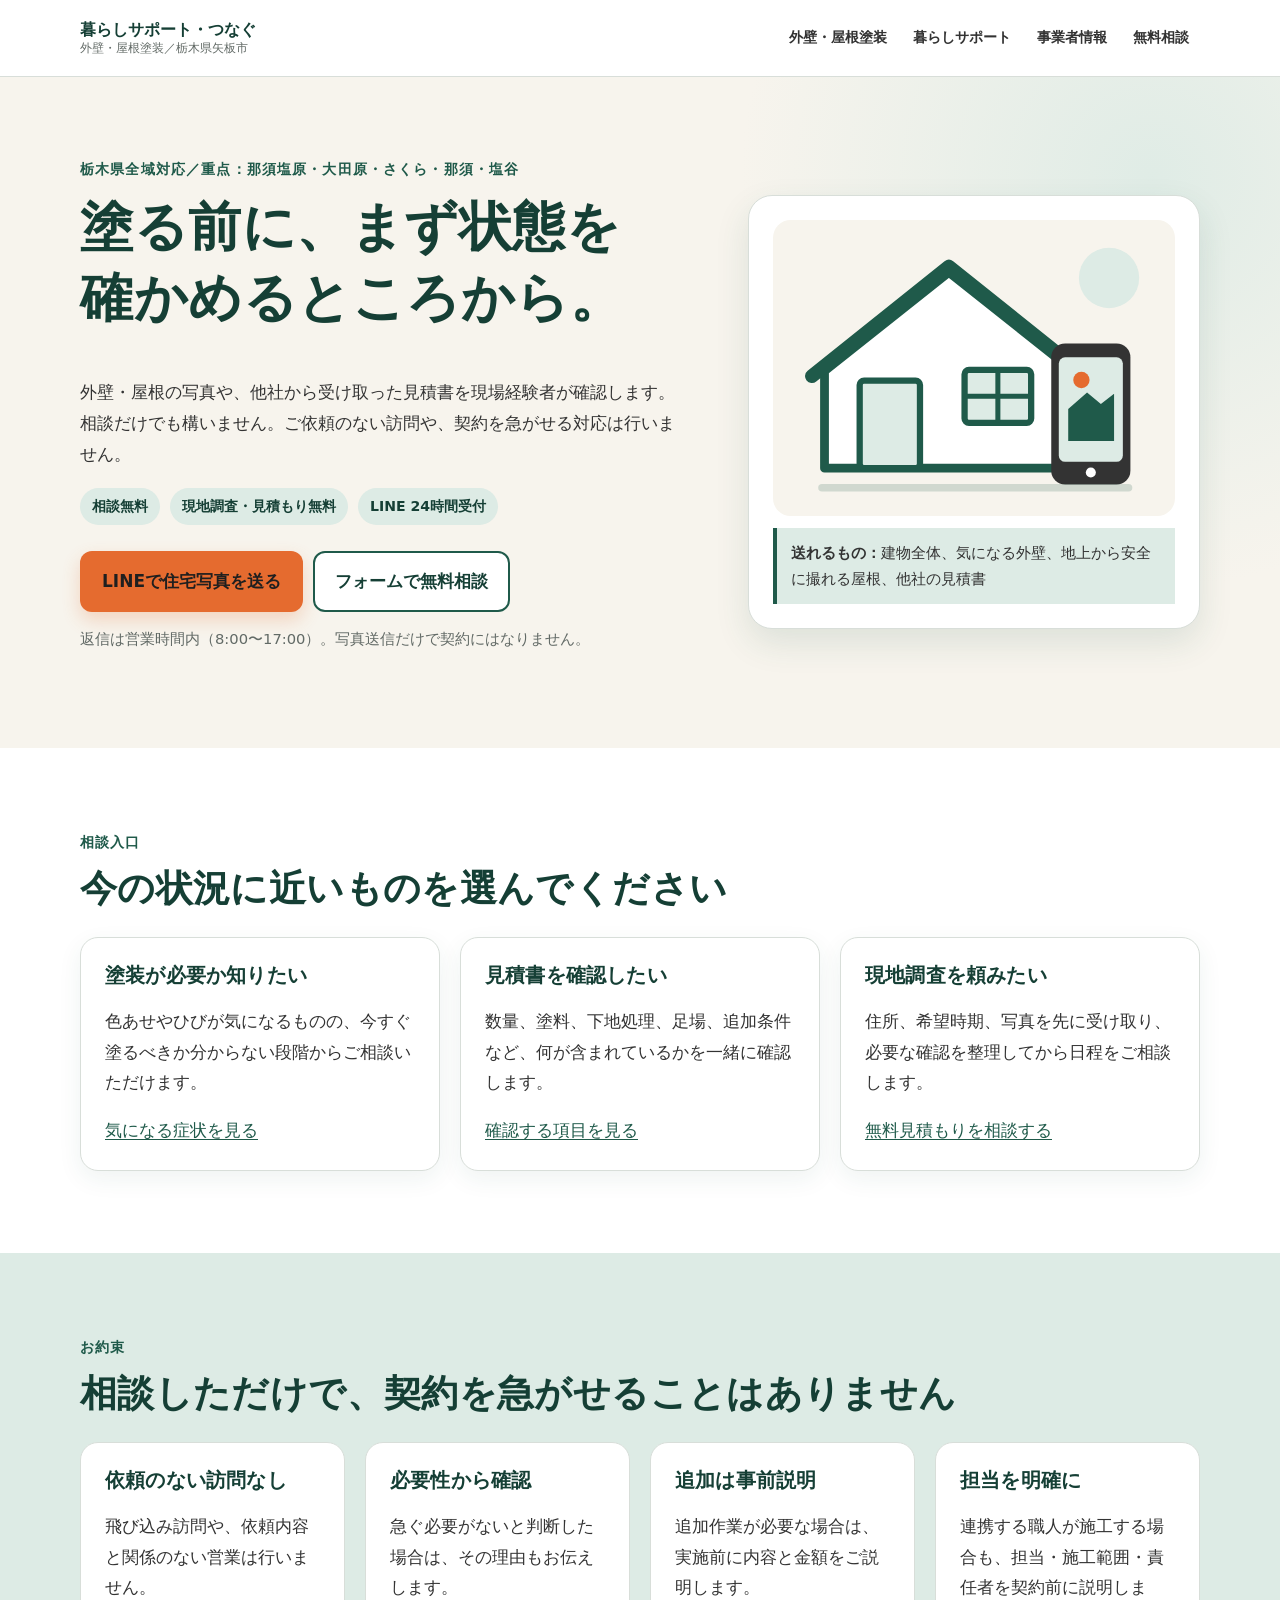
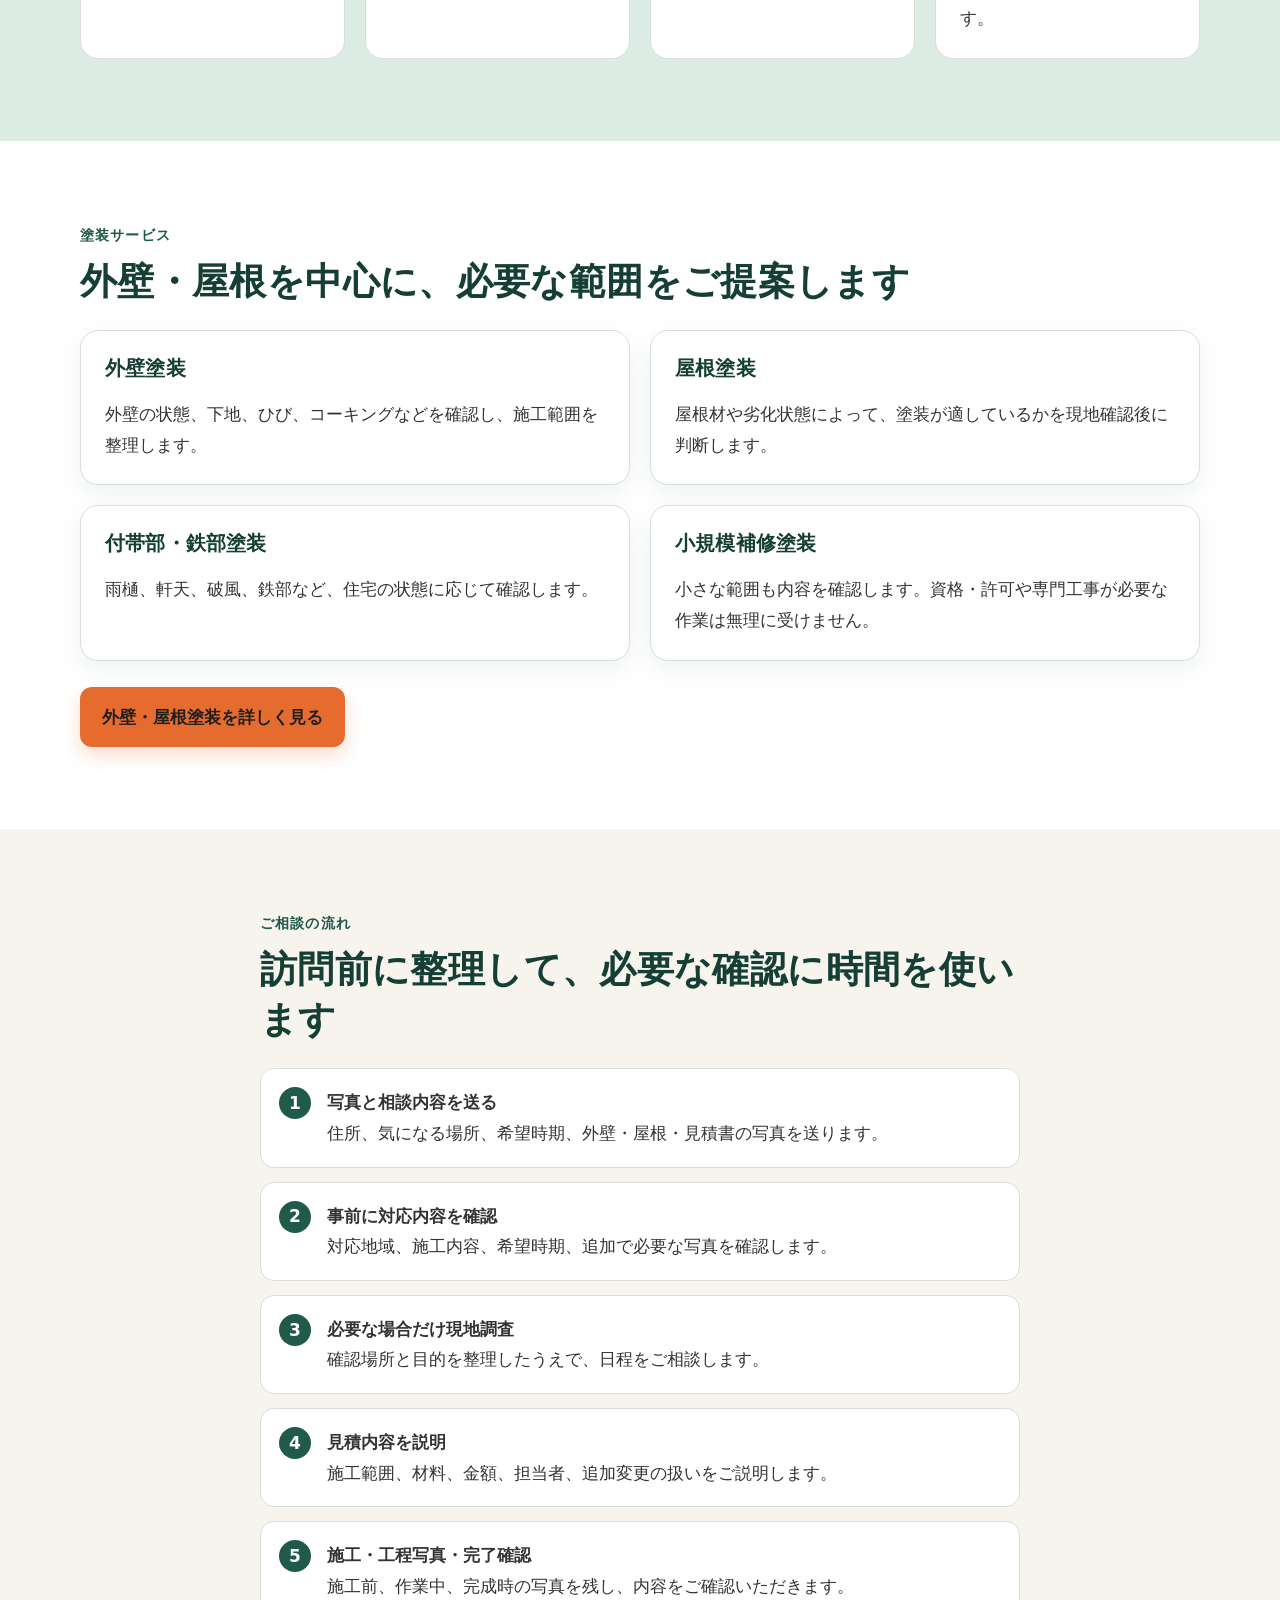
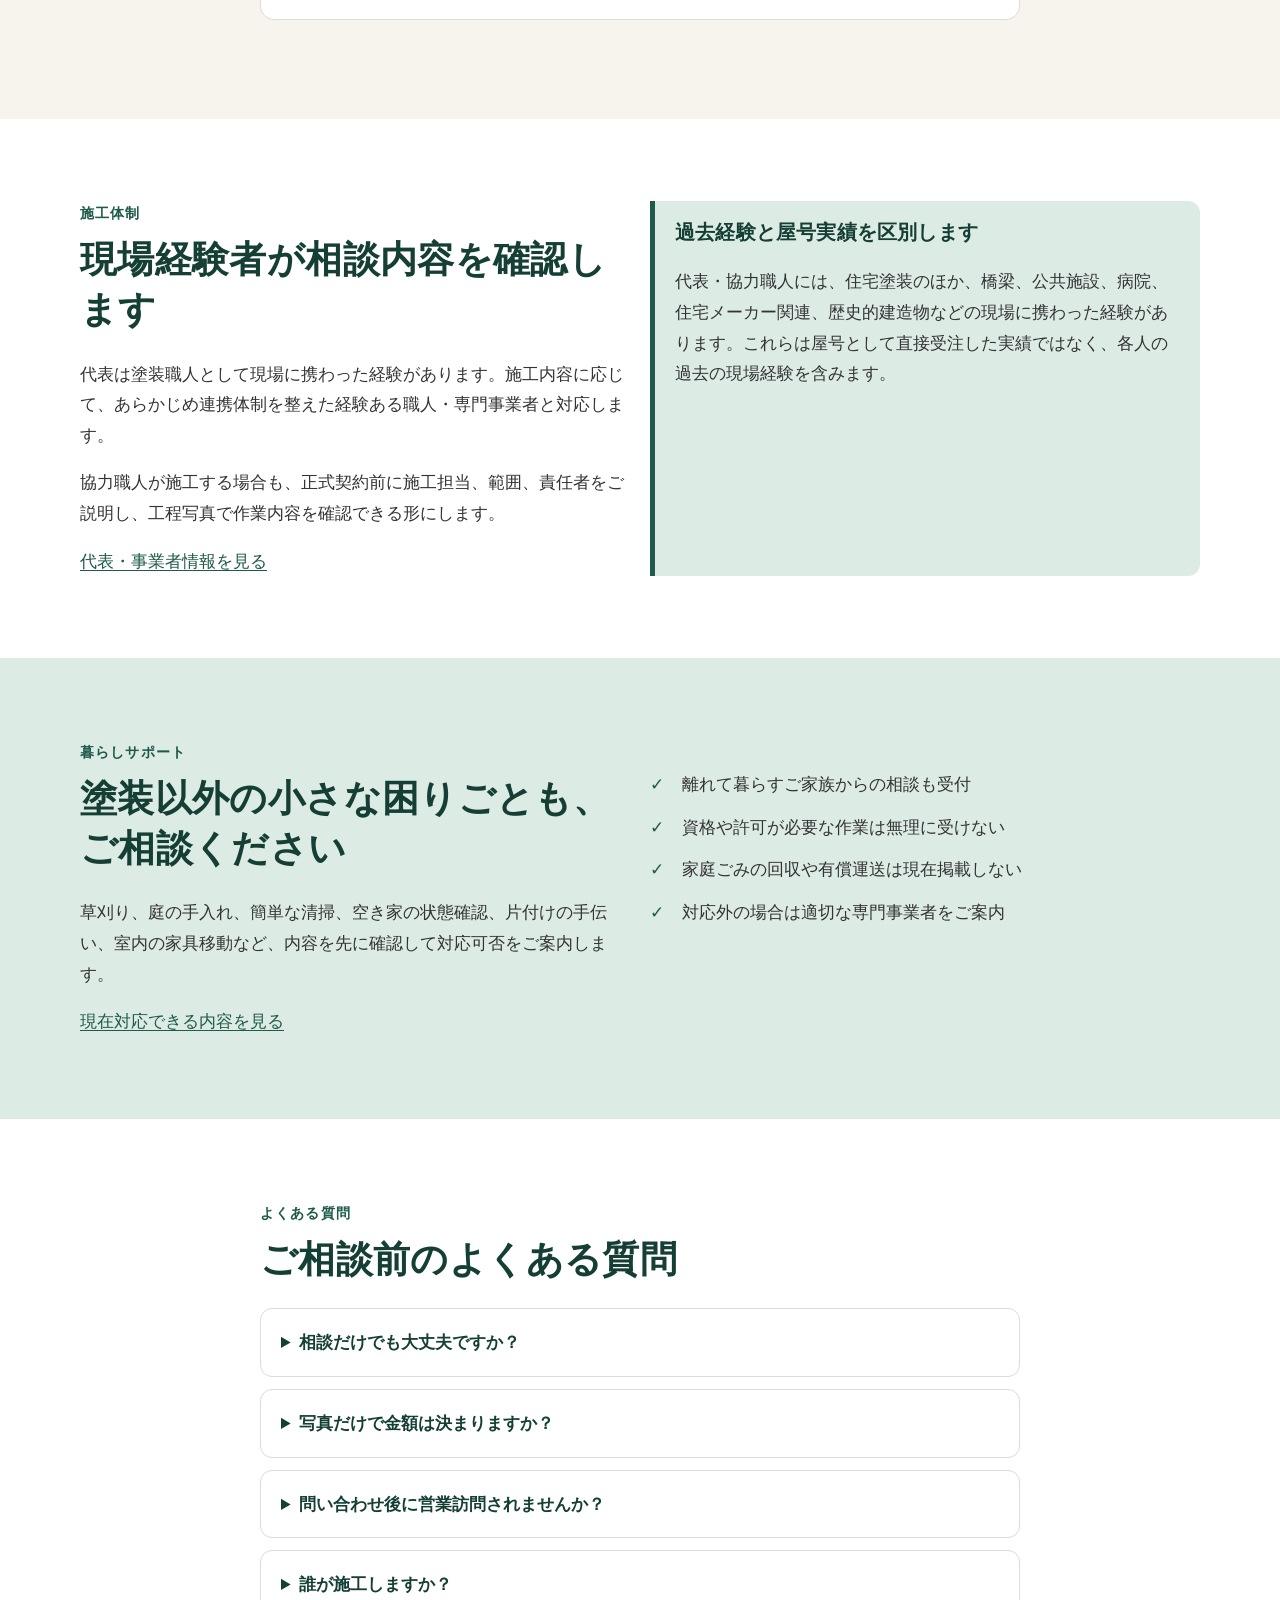
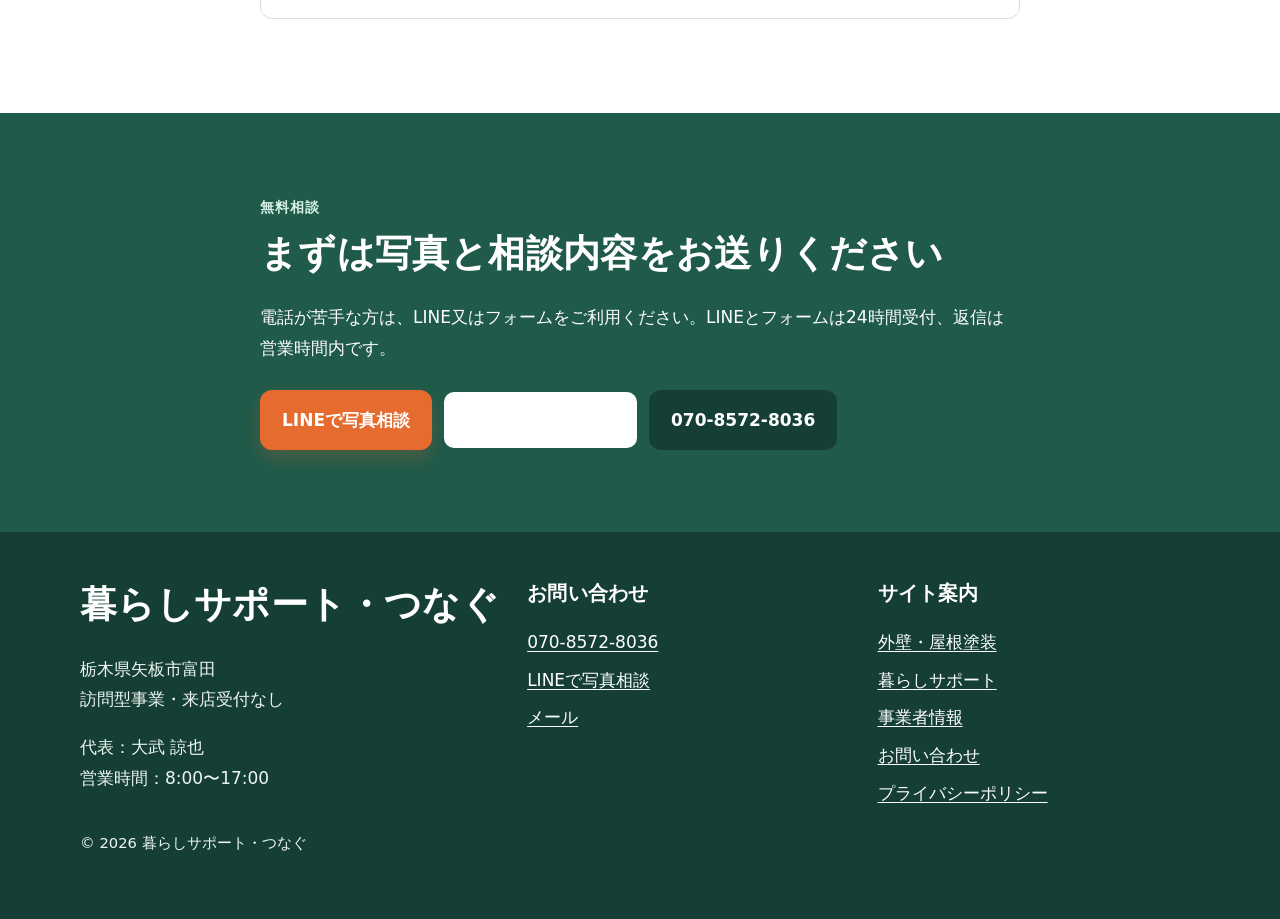
==== site/index.html @ 551f70db "Add files via upload WEBサイト初公開" ====
<!doctype html>
<html lang="ja">
<head>
  <meta charset="utf-8">
  <meta name="viewport" content="width=device-width, initial-scale=1">
  <title>栃木県北の外壁・屋根塗装相談｜暮らしサポート・つなぐ</title>
  <meta name="description" content="栃木県北を中心に外壁・屋根塗装を相談できる地域窓口です。LINEで住宅や見積書の写真を送付可能。相談・現地調査・見積もり無料。">
  <meta name="theme-color" content="#1F5A4A">
  <meta property="og:type" content="website">
  <meta property="og:title" content="塗る前に、まず状態を確かめるところから。｜暮らしサポート・つなぐ">
  <meta property="og:description" content="外壁・屋根の写真や見積書を現場経験者が確認します。LINEで24時間受付。">
  <link rel="icon" href="assets/hero-illustration.svg" type="image/svg+xml">
  <link rel="stylesheet" href="assets/style.css">
  <script type="application/ld+json">
  {
    "@context": "https://schema.org",
    "@type": "HomeAndConstructionBusiness",
    "name": "暮らしサポート・つなぐ",
    "telephone": "+81-70-8572-8036",
    "email": "kurashisupport.tunagu@gmail.com",
    "address": {"@type":"PostalAddress","addressLocality":"矢板市","addressRegion":"栃木県","addressCountry":"JP"},
    "areaServed": ["那須塩原市","大田原市","さくら市","那須町","塩谷町","矢板市","栃木県"],
    "openingHours": "Mo-Su 08:00-17:00",
    "priceRange": "見積もりによる"
  }
  </script>
</head>
<body>
  <a class="skip-link" href="#main">本文へ移動</a>
  <header class="site-header">
    <div class="container header-inner">
      <a class="brand" href="index.html" aria-label="暮らしサポート・つなぐ トップページ">
        <strong>暮らしサポート・つなぐ</strong>
        <span>外壁・屋根塗装／栃木県矢板市</span>
      </a>
      <button class="nav-toggle" type="button" data-nav-toggle aria-expanded="false" aria-controls="global-nav">メニュー</button>
      <nav class="site-nav" id="global-nav" data-nav hidden aria-label="メインメニュー">
        <ul>
          <li><a href="painting.html">外壁・屋根塗装</a></li>
          <li><a href="life-support.html">暮らしサポート</a></li>
          <li><a href="operator.html">事業者情報</a></li>
          <li><a href="contact.html">無料相談</a></li>
        </ul>
      </nav>
    </div>
  </header>

  <main id="main">
    <section class="hero">
      <div class="container hero-grid">
        <div class="hero-copy">
          <p class="eyebrow">栃木県全域対応／重点：那須塩原・大田原・さくら・那須・塩谷</p>
          <h1>塗る前に、まず状態を<br>確かめるところから。</h1>
          <p class="lead">外壁・屋根の写真や、他社から受け取った見積書を現場経験者が確認します。相談だけでも構いません。ご依頼のない訪問や、契約を急がせる対応は行いません。</p>
          <div class="badge-list" aria-label="サービスの特徴">
            <span class="badge">相談無料</span>
            <span class="badge">現地調査・見積もり無料</span>
            <span class="badge">LINE 24時間受付</span>
          </div>
          <div class="button-row">
            <a class="button" data-line-link href="https://line.me/R/ti/p/@112fuvyy">LINEで住宅写真を送る</a>
            <a class="button button--outline" href="contact.html">フォームで無料相談</a>
          </div>
          <p class="small muted">返信は営業時間内（8:00〜17:00）。写真送信だけで契約にはなりません。</p>
        </div>
        <div class="hero-card">
          <img src="assets/hero-illustration.svg" width="640" height="470" alt="戸建住宅とスマートフォンのイラスト">
          <div class="hero-note"><strong>送れるもの：</strong>建物全体、気になる外壁、地上から安全に撮れる屋根、他社の見積書</div>
        </div>
      </div>
    </section>

    <section class="section" aria-labelledby="entry-title">
      <div class="container">
        <p class="eyebrow">相談入口</p>
        <h2 id="entry-title">今の状況に近いものを選んでください</h2>
        <div class="grid grid--3">
          <article class="card">
            <h3>塗装が必要か知りたい</h3>
            <p>色あせやひびが気になるものの、今すぐ塗るべきか分からない段階からご相談いただけます。</p>
            <a href="painting.html#signs">気になる症状を見る</a>
          </article>
          <article class="card">
            <h3>見積書を確認したい</h3>
            <p>数量、塗料、下地処理、足場、追加条件など、何が含まれているかを一緒に確認します。</p>
            <a href="painting.html#estimate">確認する項目を見る</a>
          </article>
          <article class="card">
            <h3>現地調査を頼みたい</h3>
            <p>住所、希望時期、写真を先に受け取り、必要な確認を整理してから日程をご相談します。</p>
            <a href="contact.html">無料見積もりを相談する</a>
          </article>
        </div>
      </div>
    </section>

    <section class="section section--soft" aria-labelledby="promise-title">
      <div class="container">
        <p class="eyebrow">お約束</p>
        <h2 id="promise-title">相談しただけで、契約を急がせることはありません</h2>
        <div class="grid grid--4">
          <div class="card card--quiet"><h3>依頼のない訪問なし</h3><p>飛び込み訪問や、依頼内容と関係のない営業は行いません。</p></div>
          <div class="card card--quiet"><h3>必要性から確認</h3><p>急ぐ必要がないと判断した場合は、その理由もお伝えします。</p></div>
          <div class="card card--quiet"><h3>追加は事前説明</h3><p>追加作業が必要な場合は、実施前に内容と金額をご説明します。</p></div>
          <div class="card card--quiet"><h3>担当を明確に</h3><p>連携する職人が施工する場合も、担当・施工範囲・責任者を契約前に説明します。</p></div>
        </div>
      </div>
    </section>

    <section class="section" aria-labelledby="service-title">
      <div class="container">
        <p class="eyebrow">塗装サービス</p>
        <h2 id="service-title">外壁・屋根を中心に、必要な範囲をご提案します</h2>
        <div class="grid grid--2">
          <article class="card"><h3>外壁塗装</h3><p>外壁の状態、下地、ひび、コーキングなどを確認し、施工範囲を整理します。</p></article>
          <article class="card"><h3>屋根塗装</h3><p>屋根材や劣化状態によって、塗装が適しているかを現地確認後に判断します。</p></article>
          <article class="card"><h3>付帯部・鉄部塗装</h3><p>雨樋、軒天、破風、鉄部など、住宅の状態に応じて確認します。</p></article>
          <article class="card"><h3>小規模補修塗装</h3><p>小さな範囲も内容を確認します。資格・許可や専門工事が必要な作業は無理に受けません。</p></article>
        </div>
        <div class="button-row"><a class="button" href="painting.html">外壁・屋根塗装を詳しく見る</a></div>
      </div>
    </section>

    <section class="section section--cream" aria-labelledby="flow-title">
      <div class="container narrow">
        <p class="eyebrow">ご相談の流れ</p>
        <h2 id="flow-title">訪問前に整理して、必要な確認に時間を使います</h2>
        <ol class="steps">
          <li><strong>写真と相談内容を送る</strong><br>住所、気になる場所、希望時期、外壁・屋根・見積書の写真を送ります。</li>
          <li><strong>事前に対応内容を確認</strong><br>対応地域、施工内容、希望時期、追加で必要な写真を確認します。</li>
          <li><strong>必要な場合だけ現地調査</strong><br>確認場所と目的を整理したうえで、日程をご相談します。</li>
          <li><strong>見積内容を説明</strong><br>施工範囲、材料、金額、担当者、追加変更の扱いをご説明します。</li>
          <li><strong>施工・工程写真・完了確認</strong><br>施工前、作業中、完成時の写真を残し、内容をご確認いただきます。</li>
        </ol>
      </div>
    </section>

    <section class="section" aria-labelledby="team-title">
      <div class="container grid grid--2">
        <div>
          <p class="eyebrow">施工体制</p>
          <h2 id="team-title">現場経験者が相談内容を確認します</h2>
          <p>代表は塗装職人として現場に携わった経験があります。施工内容に応じて、あらかじめ連携体制を整えた経験ある職人・専門事業者と対応します。</p>
          <p>協力職人が施工する場合も、正式契約前に施工担当、範囲、責任者をご説明し、工程写真で作業内容を確認できる形にします。</p>
          <a href="operator.html">代表・事業者情報を見る</a>
        </div>
        <div class="notice notice--green">
          <h3>過去経験と屋号実績を区別します</h3>
          <p>代表・協力職人には、住宅塗装のほか、橋梁、公共施設、病院、住宅メーカー関連、歴史的建造物などの現場に携わった経験があります。これらは屋号として直接受注した実績ではなく、各人の過去の現場経験を含みます。</p>
        </div>
      </div>
    </section>

    <section class="section section--soft" aria-labelledby="life-title">
      <div class="container grid grid--2">
        <div>
          <p class="eyebrow">暮らしサポート</p>
          <h2 id="life-title">塗装以外の小さな困りごとも、ご相談ください</h2>
          <p>草刈り、庭の手入れ、簡単な清掃、空き家の状態確認、片付けの手伝い、室内の家具移動など、内容を先に確認して対応可否をご案内します。</p>
          <a href="life-support.html">現在対応できる内容を見る</a>
        </div>
        <ul class="check-list">
          <li>離れて暮らすご家族からの相談も受付</li>
          <li>資格や許可が必要な作業は無理に受けない</li>
          <li>家庭ごみの回収や有償運送は現在掲載しない</li>
          <li>対応外の場合は適切な専門事業者をご案内</li>
        </ul>
      </div>
    </section>

    <section class="section" aria-labelledby="faq-title">
      <div class="container narrow">
        <p class="eyebrow">よくある質問</p>
        <h2 id="faq-title">ご相談前のよくある質問</h2>
        <details><summary>相談だけでも大丈夫ですか？</summary><div>はい。塗装が必要か分からない段階や、他社の見積書を受け取った後の相談も受け付けています。</div></details>
        <details><summary>写真だけで金額は決まりますか？</summary><div>写真は事前整理のために使用します。正式な施工内容と金額は、必要な現地確認を行った後にお伝えします。</div></details>
        <details><summary>問い合わせ後に営業訪問されませんか？</summary><div>ご依頼のない訪問は行いません。相談を送っただけで契約を求めることもありません。</div></details>
        <details><summary>誰が施工しますか？</summary><div>内容に応じて代表又は連携する経験者が担当します。契約前に施工担当、範囲、責任者をご説明します。</div></details>
      </div>
    </section>

    <section class="section section--green" aria-labelledby="final-title">
      <div class="container narrow">
        <p class="eyebrow">無料相談</p>
        <h2 id="final-title">まずは写真と相談内容をお送りください</h2>
        <p>電話が苦手な方は、LINE又はフォームをご利用ください。LINEとフォームは24時間受付、返信は営業時間内です。</p>
        <div class="button-row">
          <a class="button" data-line-link href="https://line.me/R/ti/p/@112fuvyy">LINEで写真相談</a>
          <a class="button button--outline" href="contact.html">フォームで無料相談</a>
          <a class="button button--dark" href="tel:07085728036">070-8572-8036</a>
        </div>
      </div>
    </section>
  </main>

  <footer class="site-footer">
    <div class="container footer-grid">
      <div><h2>暮らしサポート・つなぐ</h2><p>栃木県矢板市富田<br>訪問型事業・来店受付なし</p><p>代表：大武 諒也<br>営業時間：8:00〜17:00</p></div>
      <div><h3>お問い合わせ</h3><ul class="footer-links"><li><a href="tel:07085728036">070-8572-8036</a></li><li><a data-line-link href="https://line.me/R/ti/p/@112fuvyy">LINEで写真相談</a></li><li><a href="mailto:kurashisupport.tunagu@gmail.com">メール</a></li></ul></div>
      <div><h3>サイト案内</h3><ul class="footer-links"><li><a href="painting.html">外壁・屋根塗装</a></li><li><a href="life-support.html">暮らしサポート</a></li><li><a href="operator.html">事業者情報</a></li><li><a href="contact.html">お問い合わせ</a></li><li><a href="privacy.html">プライバシーポリシー</a></li></ul></div>
    </div>
    <div class="container small"><p>© <span data-year></span> 暮らしサポート・つなぐ</p></div>
  </footer>

  <nav class="fixed-cta" aria-label="固定お問い合わせ">
    <a href="tel:07085728036">電話</a>
    <a data-line-link href="https://line.me/R/ti/p/@112fuvyy">LINEで写真相談</a>
    <a href="contact.html">無料見積もり</a>
  </nav>
  <script src="assets/config.js"></script>
  <script src="assets/main.js"></script>
</body>
</html>
---- site/assets/style.css ----
:root {
  --green: #1f5a4a;
  --green-dark: #153f35;
  --green-soft: #ddebe5;
  --cream: #f7f4ed;
  --white: #ffffff;
  --ink: #333333;
  --muted: #626a66;
  --orange: #e56b2f;
  --orange-dark: #bd4f1c;
  --line: #d8ded9;
  --shadow: 0 14px 34px rgba(31, 90, 74, 0.12);
  --radius: 18px;
  --content: 1120px;
}

* { box-sizing: border-box; }

html {
  scroll-behavior: smooth;
  scroll-padding-top: 92px;
}

body {
  margin: 0;
  color: var(--ink);
  background: var(--white);
  font-family: "Noto Sans JP", "Hiragino Kaku Gothic ProN", "Yu Gothic", system-ui, sans-serif;
  font-size: 17px;
  line-height: 1.8;
  padding-bottom: 82px;
}

img, svg { display: block; max-width: 100%; }
a { color: var(--green); text-underline-offset: 0.2em; }
a:hover { text-decoration-thickness: 2px; }
button, input, select, textarea { font: inherit; }

.skip-link {
  position: fixed;
  z-index: 1000;
  left: 12px;
  top: -80px;
  padding: 10px 16px;
  color: var(--white);
  background: var(--green-dark);
}
.skip-link:focus { top: 12px; }

.container {
  width: min(calc(100% - 40px), var(--content));
  margin-inline: auto;
}

.narrow { width: min(100%, 760px); }
.section { padding-block: 64px; }
.section--cream { background: var(--cream); }
.section--soft { background: var(--green-soft); }
.section--green { color: var(--white); background: var(--green); }
.section--green a { color: var(--white); }

.eyebrow {
  margin: 0 0 8px;
  color: var(--green);
  font-size: 0.9rem;
  font-weight: 800;
  letter-spacing: 0.08em;
}
.section--green .eyebrow { color: #d6efe5; }

h1, h2, h3 {
  margin-top: 0;
  color: var(--green-dark);
  line-height: 1.35;
  letter-spacing: 0.01em;
}
h1 { font-size: clamp(2rem, 7vw, 3.3rem); }
h2 { font-size: clamp(1.6rem, 5vw, 2.3rem); margin-bottom: 24px; }
h3 { font-size: 1.25rem; }
.section--green h1, .section--green h2, .section--green h3 { color: var(--white); }

.lead { font-size: 1.08rem; }
.small { font-size: 0.92rem; }
.muted { color: var(--muted); }

.site-header {
  position: sticky;
  z-index: 100;
  top: 0;
  background: rgba(255, 255, 255, 0.97);
  border-bottom: 1px solid var(--line);
  backdrop-filter: blur(10px);
}
.header-inner {
  min-height: 76px;
  display: flex;
  align-items: center;
  justify-content: space-between;
  gap: 20px;
}
.brand { color: var(--green-dark); text-decoration: none; line-height: 1.25; }
.brand strong { display: block; font-size: 1.02rem; }
.brand span { display: block; font-size: 0.75rem; color: var(--muted); }
.nav-toggle {
  min-width: 48px;
  min-height: 48px;
  border: 1px solid var(--line);
  border-radius: 10px;
  background: var(--white);
  color: var(--green-dark);
  font-weight: 800;
}
.site-nav {
  position: absolute;
  inset: 76px 0 auto;
  padding: 16px 20px 24px;
  background: var(--white);
  border-bottom: 1px solid var(--line);
  box-shadow: var(--shadow);
}
.site-nav ul { margin: 0; padding: 0; list-style: none; }
.site-nav a {
  display: block;
  padding: 12px 8px;
  color: var(--ink);
  text-decoration: none;
  font-weight: 700;
}
.site-nav a[aria-current="page"] { color: var(--green); }

.hero {
  overflow: hidden;
  padding-block: 48px 56px;
  background:
    radial-gradient(circle at 90% 15%, rgba(221, 235, 229, 0.9), transparent 32%),
    var(--cream);
}
.hero-grid { display: grid; gap: 34px; align-items: center; }
.hero-copy p { max-width: 700px; }
.hero-card {
  padding: 24px;
  background: var(--white);
  border: 1px solid var(--line);
  border-radius: 24px;
  box-shadow: var(--shadow);
}
.hero-card img { width: 100%; height: auto; }
.hero-note {
  margin-top: 12px;
  padding: 12px 14px;
  border-left: 4px solid var(--green);
  background: var(--green-soft);
  font-size: 0.92rem;
}

.badge-list, .button-row, .icon-list {
  display: flex;
  flex-wrap: wrap;
  gap: 10px;
}
.badge {
  padding: 6px 12px;
  border-radius: 999px;
  background: var(--green-soft);
  color: var(--green-dark);
  font-size: 0.88rem;
  font-weight: 800;
}

.button-row { margin-top: 26px; }
.button {
  min-height: 56px;
  display: inline-flex;
  align-items: center;
  justify-content: center;
  gap: 8px;
  padding: 13px 20px;
  border: 2px solid transparent;
  border-radius: 12px;
  color: #1f1f1f;
  background: var(--orange);
  text-decoration: none;
  font-weight: 900;
  box-shadow: 0 8px 18px rgba(229, 107, 47, 0.24);
}
.button:hover { background: #ef7a3f; }
.button--outline {
  color: var(--green-dark);
  background: var(--white);
  border-color: var(--green);
  box-shadow: none;
}
.button--dark { color: var(--white); background: var(--green-dark); box-shadow: none; }

.grid { display: grid; gap: 20px; }
.grid--2, .grid--3, .grid--4 { grid-template-columns: 1fr; }
.card {
  padding: 24px;
  background: var(--white);
  border: 1px solid var(--line);
  border-radius: var(--radius);
  box-shadow: 0 8px 24px rgba(31, 90, 74, 0.07);
}
.card h3 { margin-bottom: 10px; }
.card p:last-child { margin-bottom: 0; }
.card--quiet { box-shadow: none; }

.check-list { padding: 0; list-style: none; }
.check-list li { position: relative; padding-left: 32px; margin: 12px 0; }
.check-list li::before {
  content: "✓";
  position: absolute;
  left: 0;
  top: 0;
  color: var(--green);
  font-weight: 900;
}
.section--green .check-list li::before { color: #d6efe5; }

.steps { counter-reset: step; padding: 0; list-style: none; }
.steps li {
  counter-increment: step;
  position: relative;
  padding: 18px 18px 18px 66px;
  margin-bottom: 14px;
  background: var(--white);
  border: 1px solid var(--line);
  border-radius: 14px;
}
.steps li::before {
  content: counter(step);
  position: absolute;
  left: 18px;
  top: 18px;
  width: 32px;
  height: 32px;
  display: grid;
  place-items: center;
  border-radius: 50%;
  color: var(--white);
  background: var(--green);
  font-weight: 900;
}

.notice {
  padding: 18px 20px;
  border-left: 5px solid var(--orange);
  background: #fff4ec;
  border-radius: 0 12px 12px 0;
}
.notice--green { border-left-color: var(--green); background: var(--green-soft); }

details {
  margin-bottom: 12px;
  background: var(--white);
  border: 1px solid var(--line);
  border-radius: 12px;
}
summary { cursor: pointer; padding: 18px 20px; color: var(--green-dark); font-weight: 800; }
details > div { padding: 0 20px 20px; }

.page-hero { padding-block: 48px; background: var(--cream); }
.breadcrumb { margin: 0 0 16px; padding: 0; list-style: none; font-size: 0.9rem; }
.breadcrumb li { display: inline; }
.breadcrumb li + li::before { content: " / "; color: var(--muted); }

.form-grid { display: grid; gap: 20px; }
.field label, .field legend { display: block; margin-bottom: 7px; color: var(--green-dark); font-weight: 800; }
.field input, .field select, .field textarea {
  width: 100%;
  min-height: 52px;
  padding: 12px 14px;
  border: 1px solid #98a59f;
  border-radius: 10px;
  background: var(--white);
}
.field textarea { min-height: 180px; resize: vertical; }
.field input:focus, .field select:focus, .field textarea:focus {
  outline: 3px solid rgba(229, 107, 47, 0.28);
  border-color: var(--orange-dark);
}
.required { color: #a03b16; font-size: 0.85rem; }
.checkbox { display: flex; gap: 10px; align-items: flex-start; }
.checkbox input { width: 22px; height: 22px; margin-top: 4px; }

.site-footer { padding-block: 48px 110px; color: #eef6f2; background: var(--green-dark); }
.footer-grid { display: grid; gap: 28px; }
.site-footer h2, .site-footer h3 { color: var(--white); }
.site-footer a { color: var(--white); }
.footer-links { margin: 0; padding: 0; list-style: none; }
.footer-links li { margin: 7px 0; }

.fixed-cta {
  position: fixed;
  z-index: 200;
  inset: auto 0 0;
  display: grid;
  grid-template-columns: 0.8fr 1.25fr 1fr;
  min-height: 74px;
  padding-bottom: env(safe-area-inset-bottom);
  background: var(--white);
  border-top: 1px solid var(--line);
  box-shadow: 0 -8px 22px rgba(0, 0, 0, 0.12);
}
.fixed-cta a {
  display: grid;
  place-items: center;
  padding: 8px 4px;
  color: var(--green-dark);
  text-align: center;
  text-decoration: none;
  font-size: 0.84rem;
  font-weight: 900;
  border-right: 1px solid var(--line);
}
.fixed-cta a:nth-child(2) { color: var(--white); background: var(--green); }
.fixed-cta a:nth-child(3) { color: #1f1f1f; background: var(--orange); }

@media (min-width: 700px) {
  .section { padding-block: 82px; }
  .grid--2 { grid-template-columns: repeat(2, 1fr); }
  .grid--3 { grid-template-columns: repeat(3, 1fr); }
  .grid--4 { grid-template-columns: repeat(2, 1fr); }
  .form-grid--2 { grid-template-columns: repeat(2, 1fr); }
  .field--full { grid-column: 1 / -1; }
  .footer-grid { grid-template-columns: 1.3fr 1fr 1fr; }
}

@media (min-width: 900px) {
  body { padding-bottom: 0; }
  .nav-toggle { display: none; }
  .site-nav { position: static; display: block !important; padding: 0; border: 0; box-shadow: none; }
  .site-nav ul { display: flex; align-items: center; gap: 4px; }
  .site-nav a { padding: 10px 11px; font-size: 0.9rem; }
  .hero { padding-block: 80px; }
  .hero-grid { grid-template-columns: 1.15fr 0.85fr; gap: 56px; }
  .grid--4 { grid-template-columns: repeat(4, 1fr); }
  .fixed-cta { display: none; }
  .site-footer { padding-bottom: 48px; }
}

@media (prefers-reduced-motion: reduce) {
  *, *::before, *::after { scroll-behavior: auto !important; transition: none !important; animation: none !important; }
}
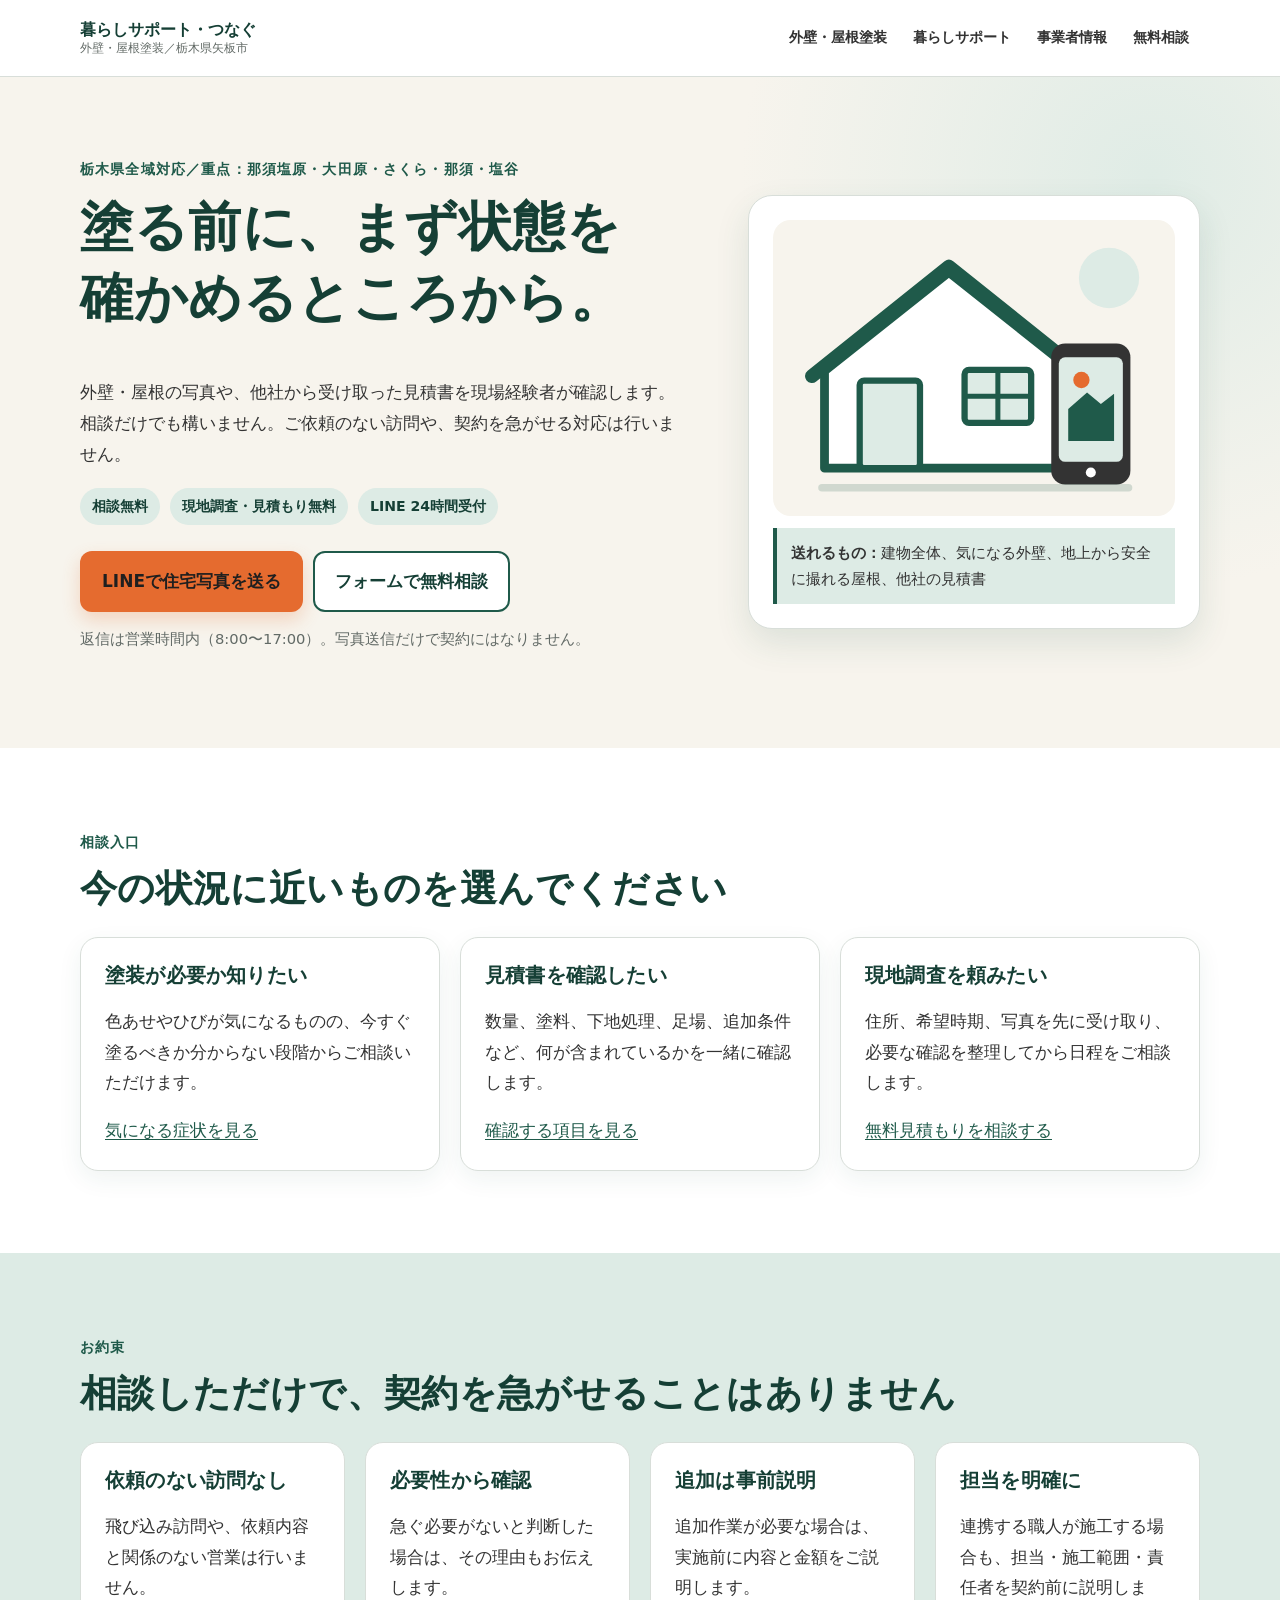
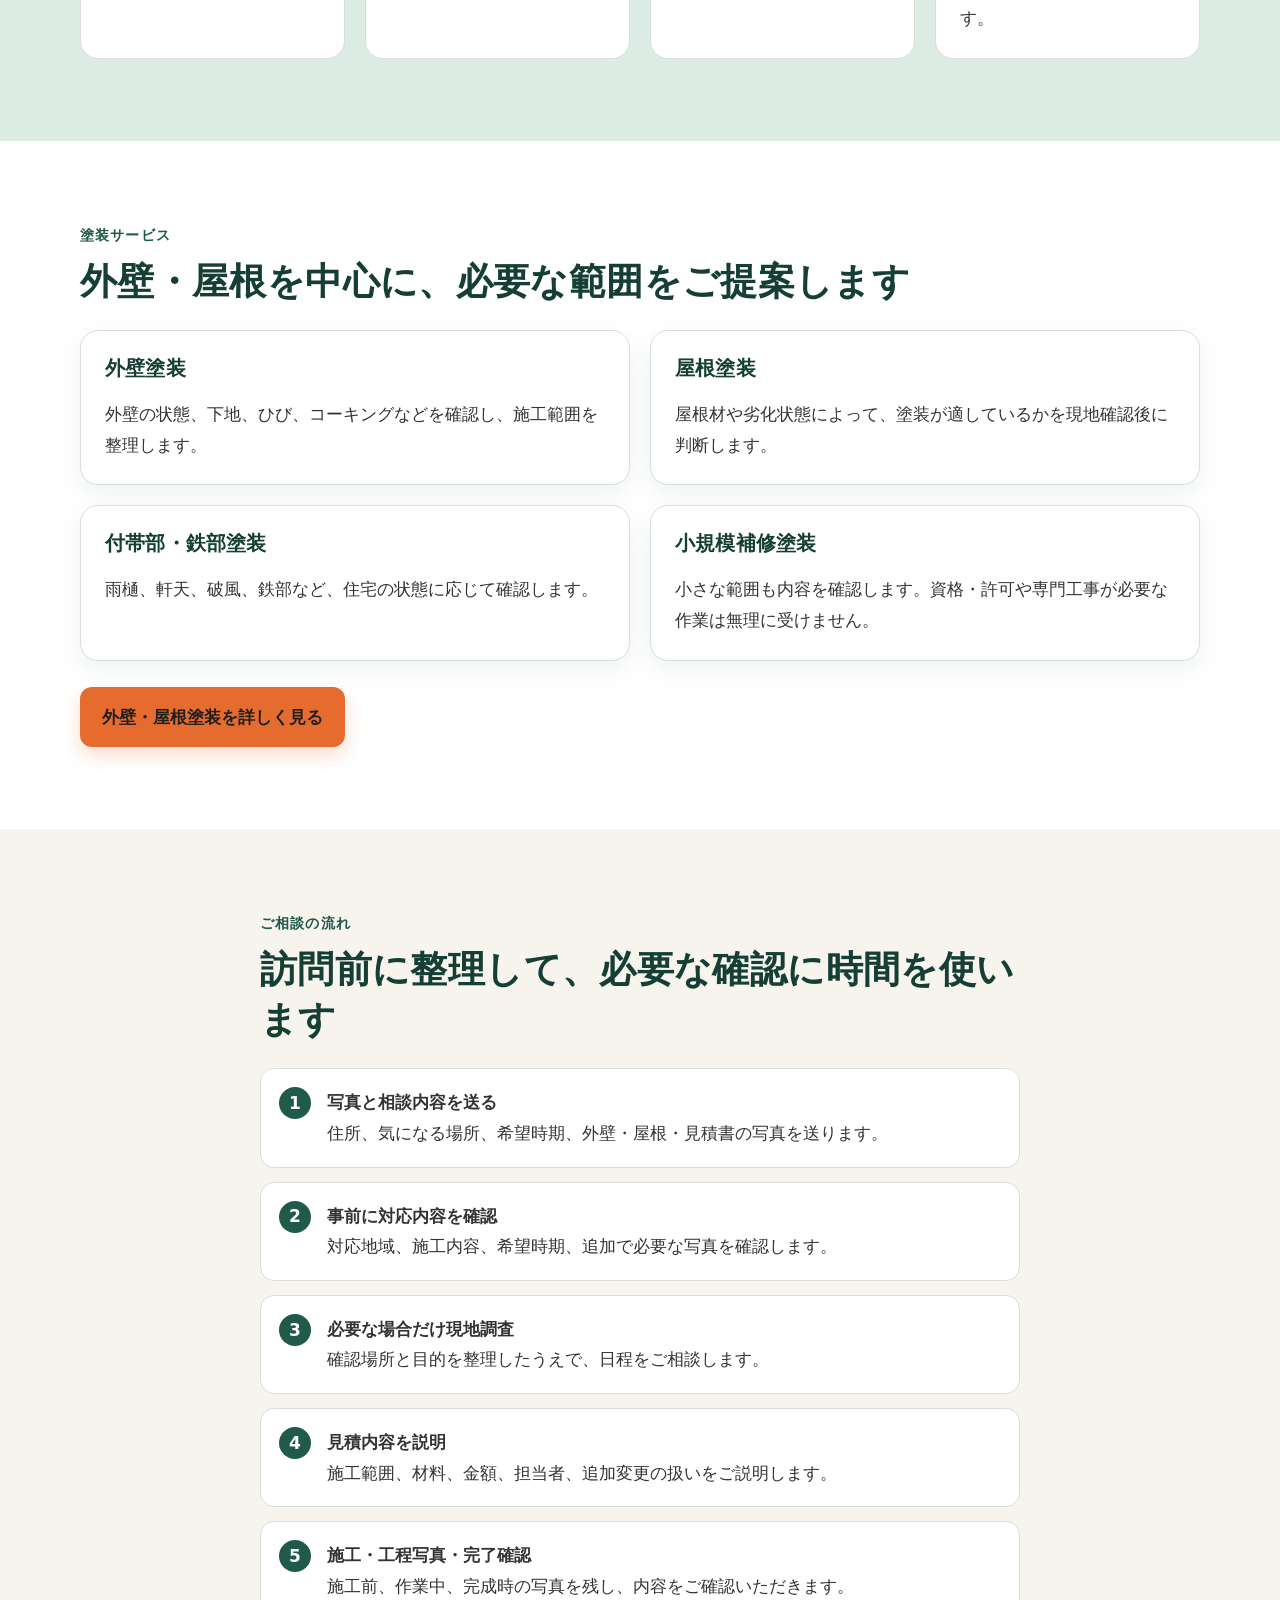
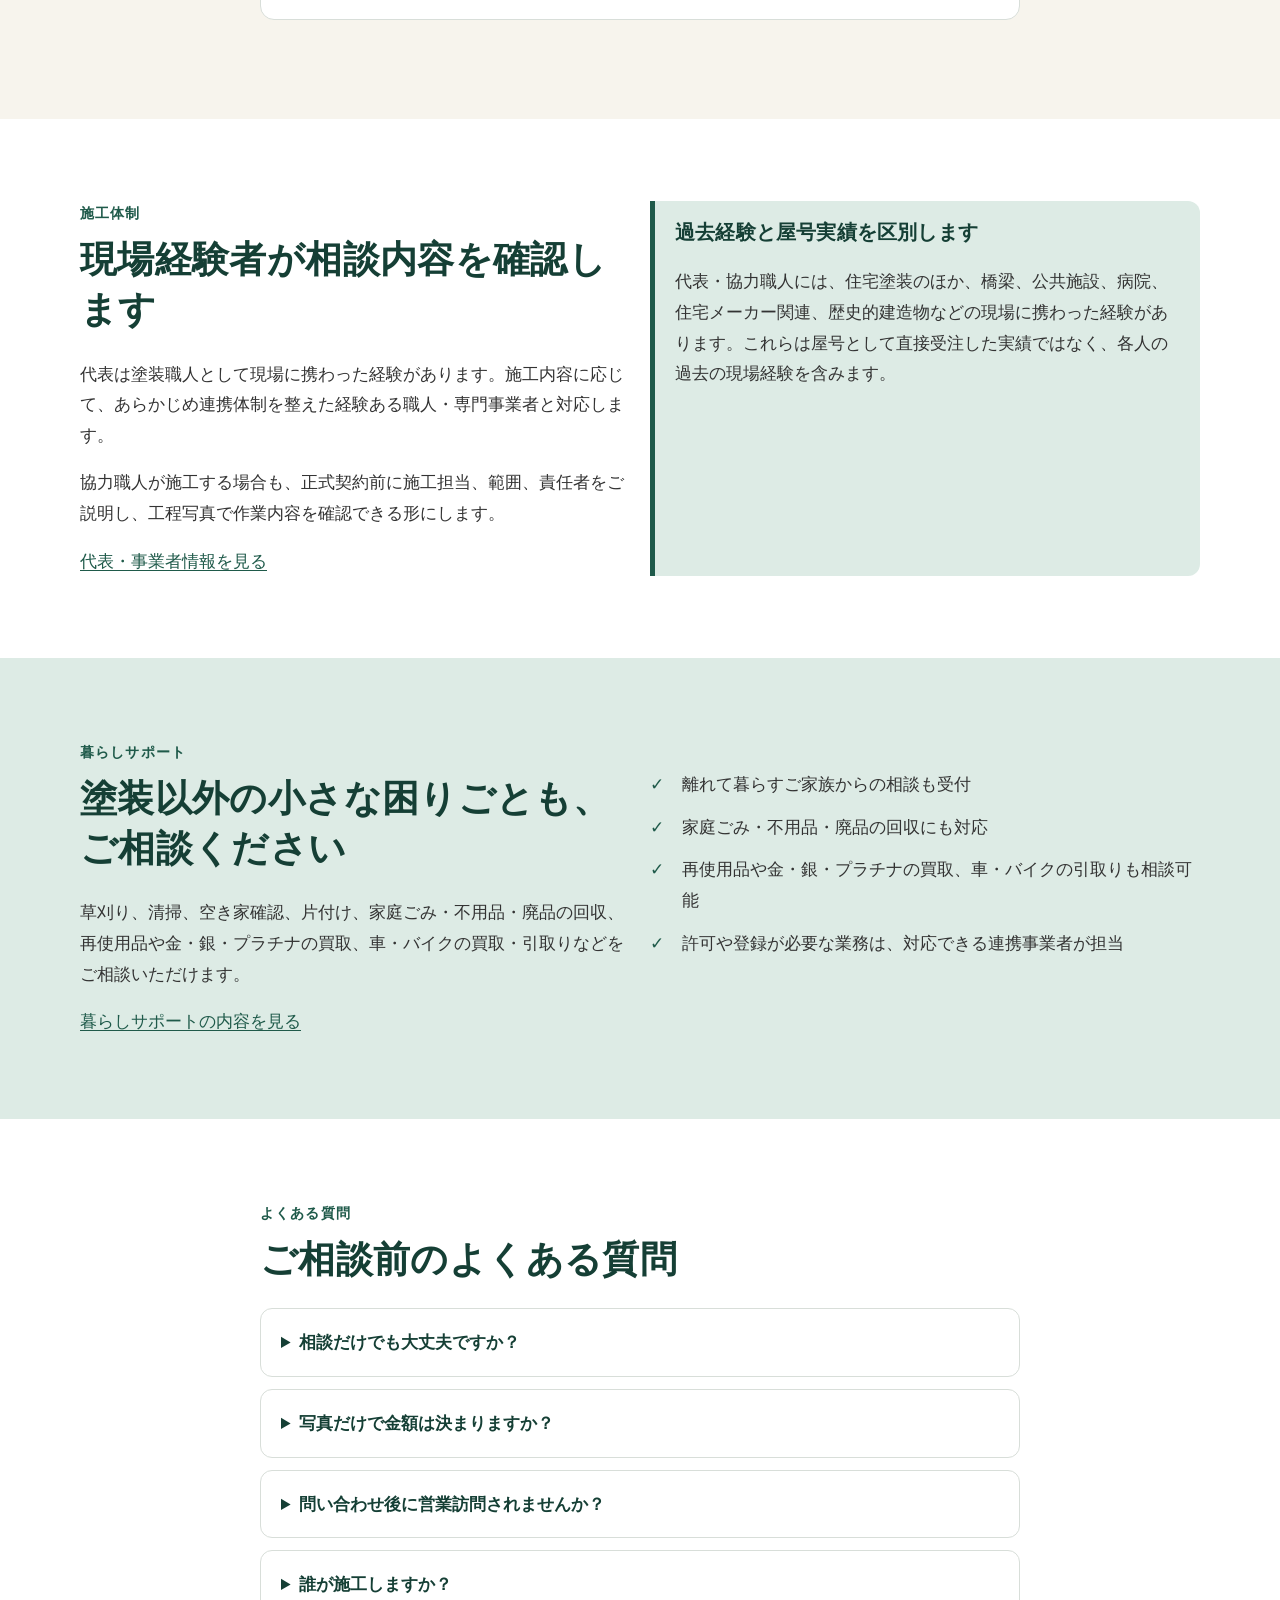
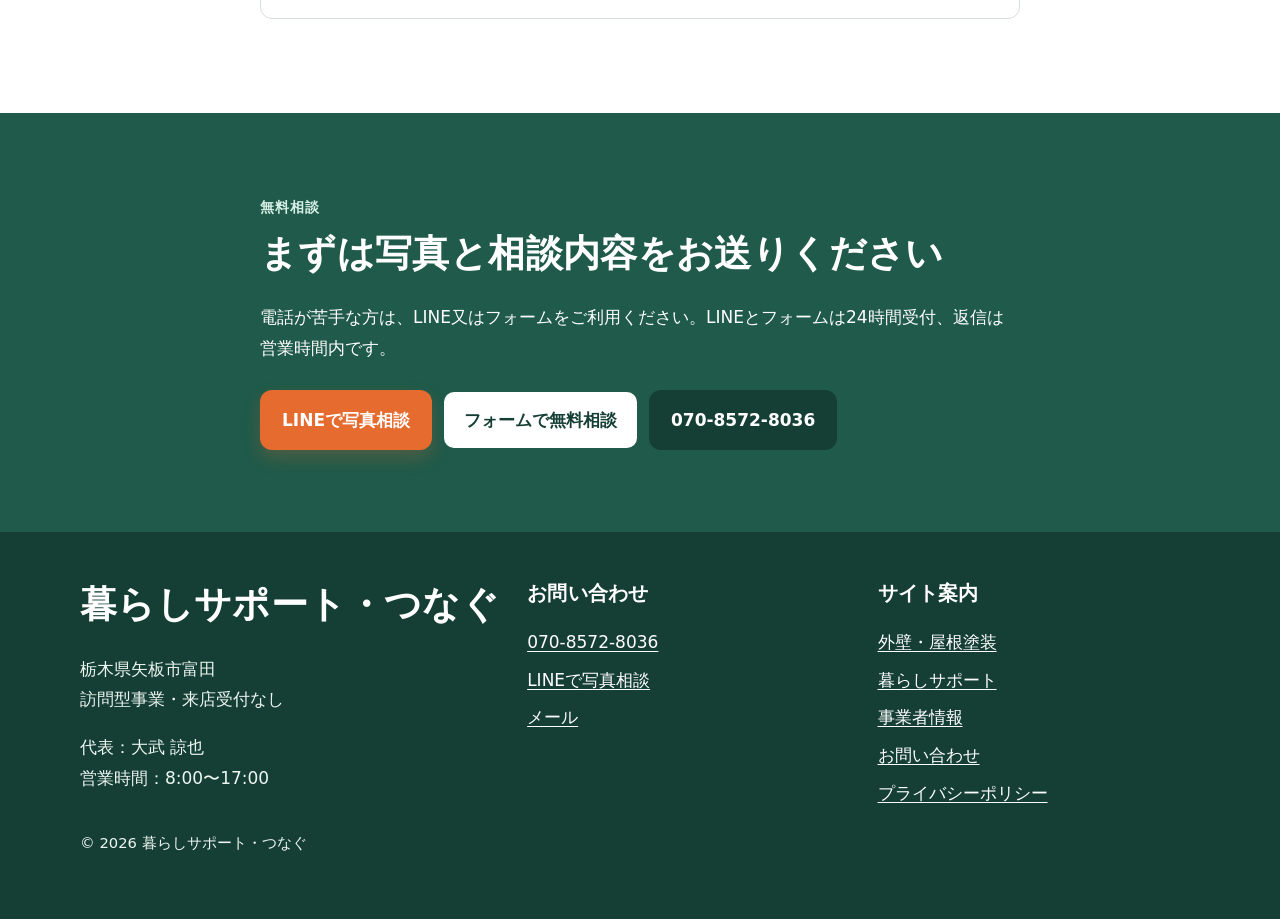
==== commit f2b89bca: "回収・買取サービス内容を更新" ====
--- a/site/index.html
+++ b/site/index.html
@@ -156,14 +156,14 @@
         <div>
           <p class="eyebrow">暮らしサポート</p>
           <h2 id="life-title">塗装以外の小さな困りごとも、ご相談ください</h2>
-          <p>草刈り、庭の手入れ、簡単な清掃、空き家の状態確認、片付けの手伝い、室内の家具移動など、内容を先に確認して対応可否をご案内します。</p>
-          <a href="life-support.html">現在対応できる内容を見る</a>
+          <p>草刈り、清掃、空き家確認、片付け、家庭ごみ・不用品・廃品の回収、再使用品や金・銀・プラチナの買取、車・バイクの買取・引取りなどをご相談いただけます。</p>
+          <a href="life-support.html">暮らしサポートの内容を見る</a>
         </div>
         <ul class="check-list">
           <li>離れて暮らすご家族からの相談も受付</li>
-          <li>資格や許可が必要な作業は無理に受けない</li>
-          <li>家庭ごみの回収や有償運送は現在掲載しない</li>
-          <li>対応外の場合は適切な専門事業者をご案内</li>
+          <li>家庭ごみ・不用品・廃品の回収にも対応</li>
+          <li>再使用品や金・銀・プラチナの買取、車・バイクの引取りも相談可能</li>
+          <li>許可や登録が必要な業務は、対応できる連携事業者が担当</li>
         </ul>
       </div>
     </section>
--- a/site/assets/style.css
+++ b/site/assets/style.css
@@ -190,6 +190,14 @@
   border-color: var(--green);
   box-shadow: none;
 }
+.section--green .button--outline {
+  color: var(--green-dark);
+}
+.section--green .button--outline:hover {
+  color: #1f1f1f;
+  background: #ef7a3f;
+  border-color: #ef7a3f;
+}
 .button--dark { color: var(--white); background: var(--green-dark); box-shadow: none; }
 
 .grid { display: grid; gap: 20px; }
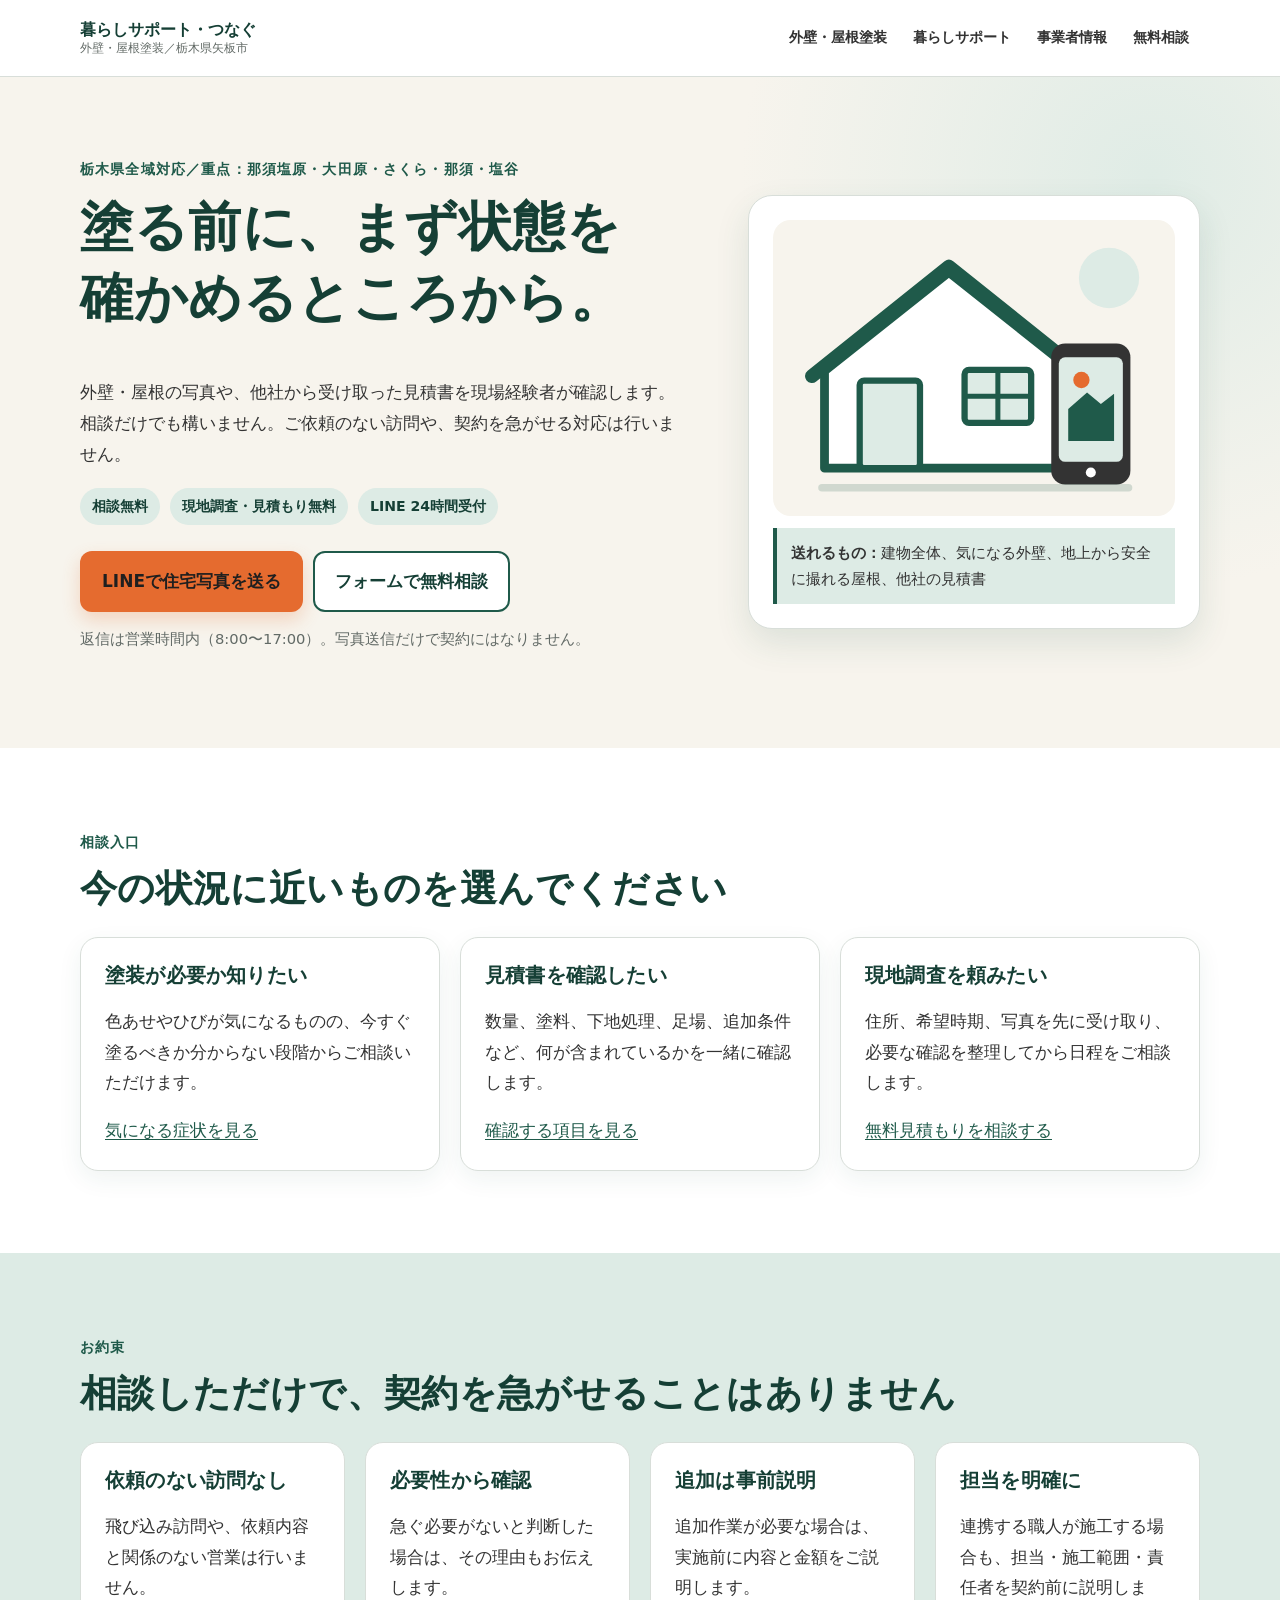
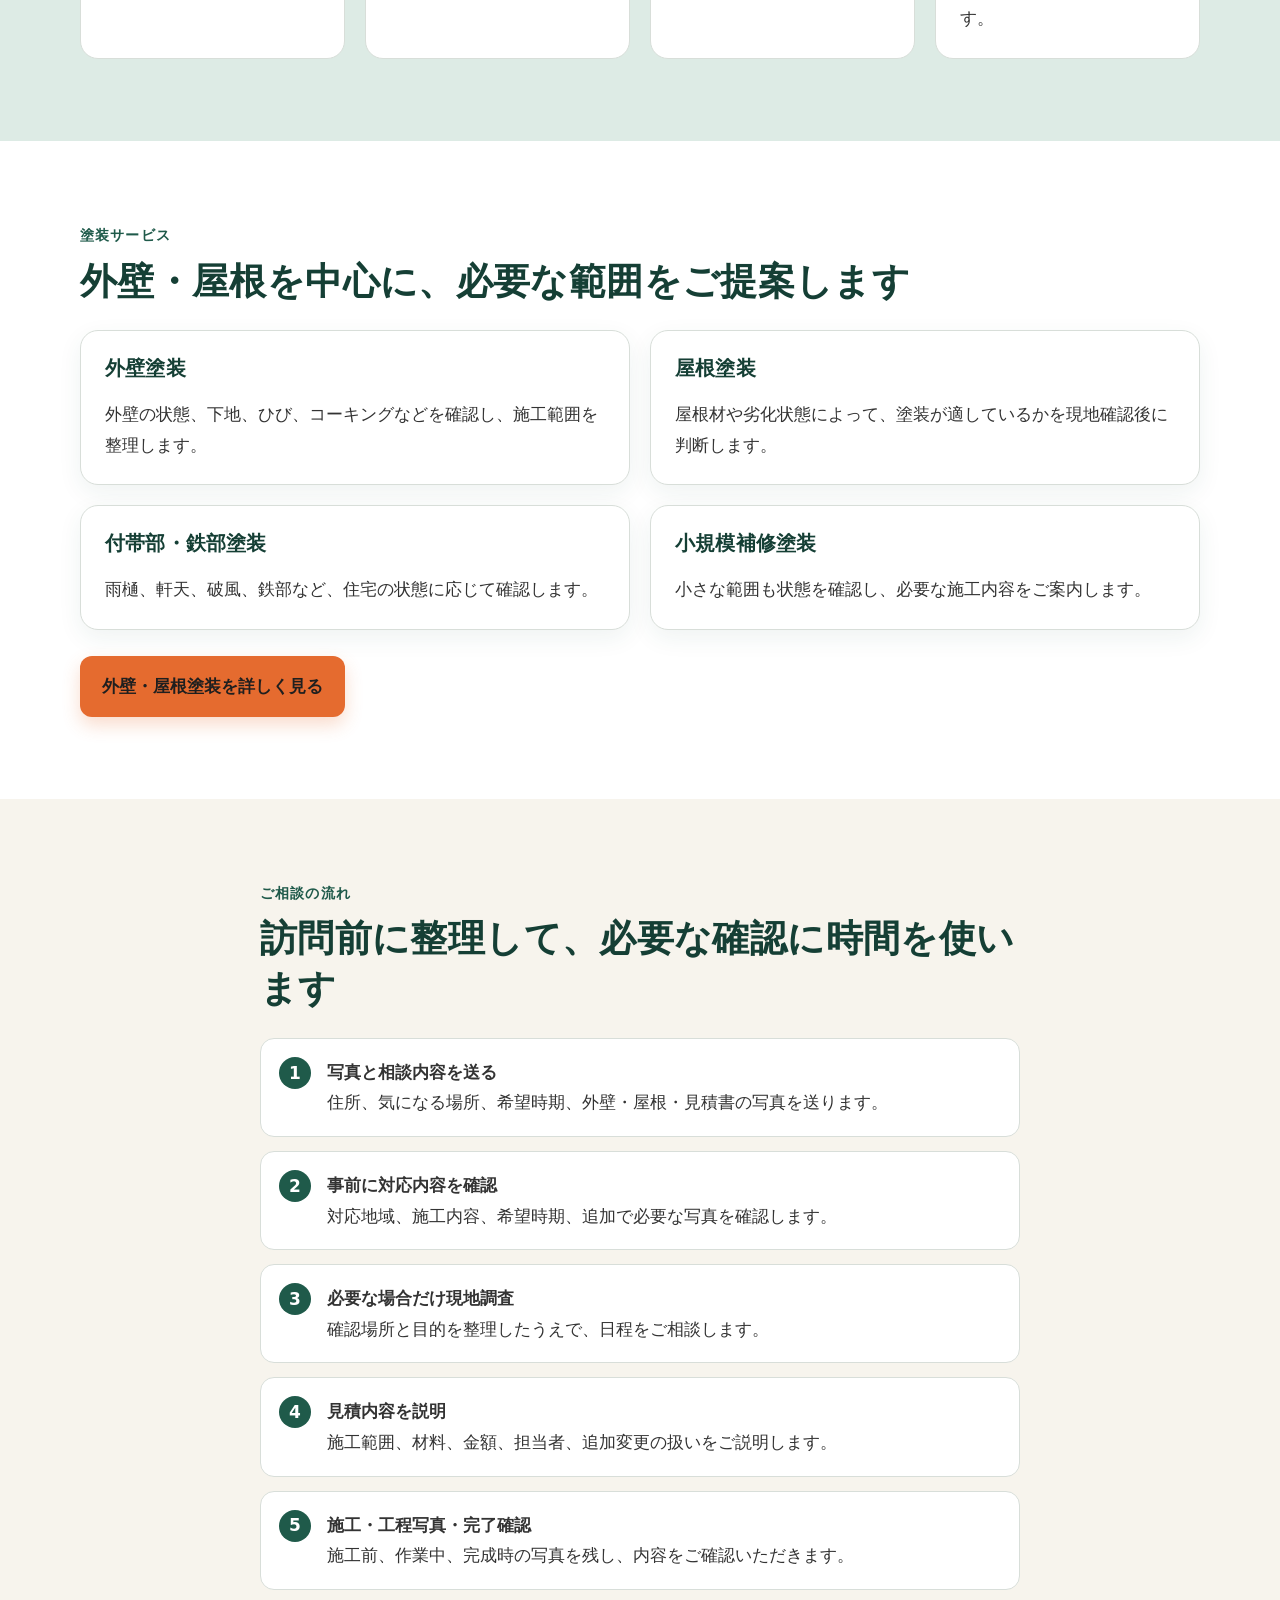
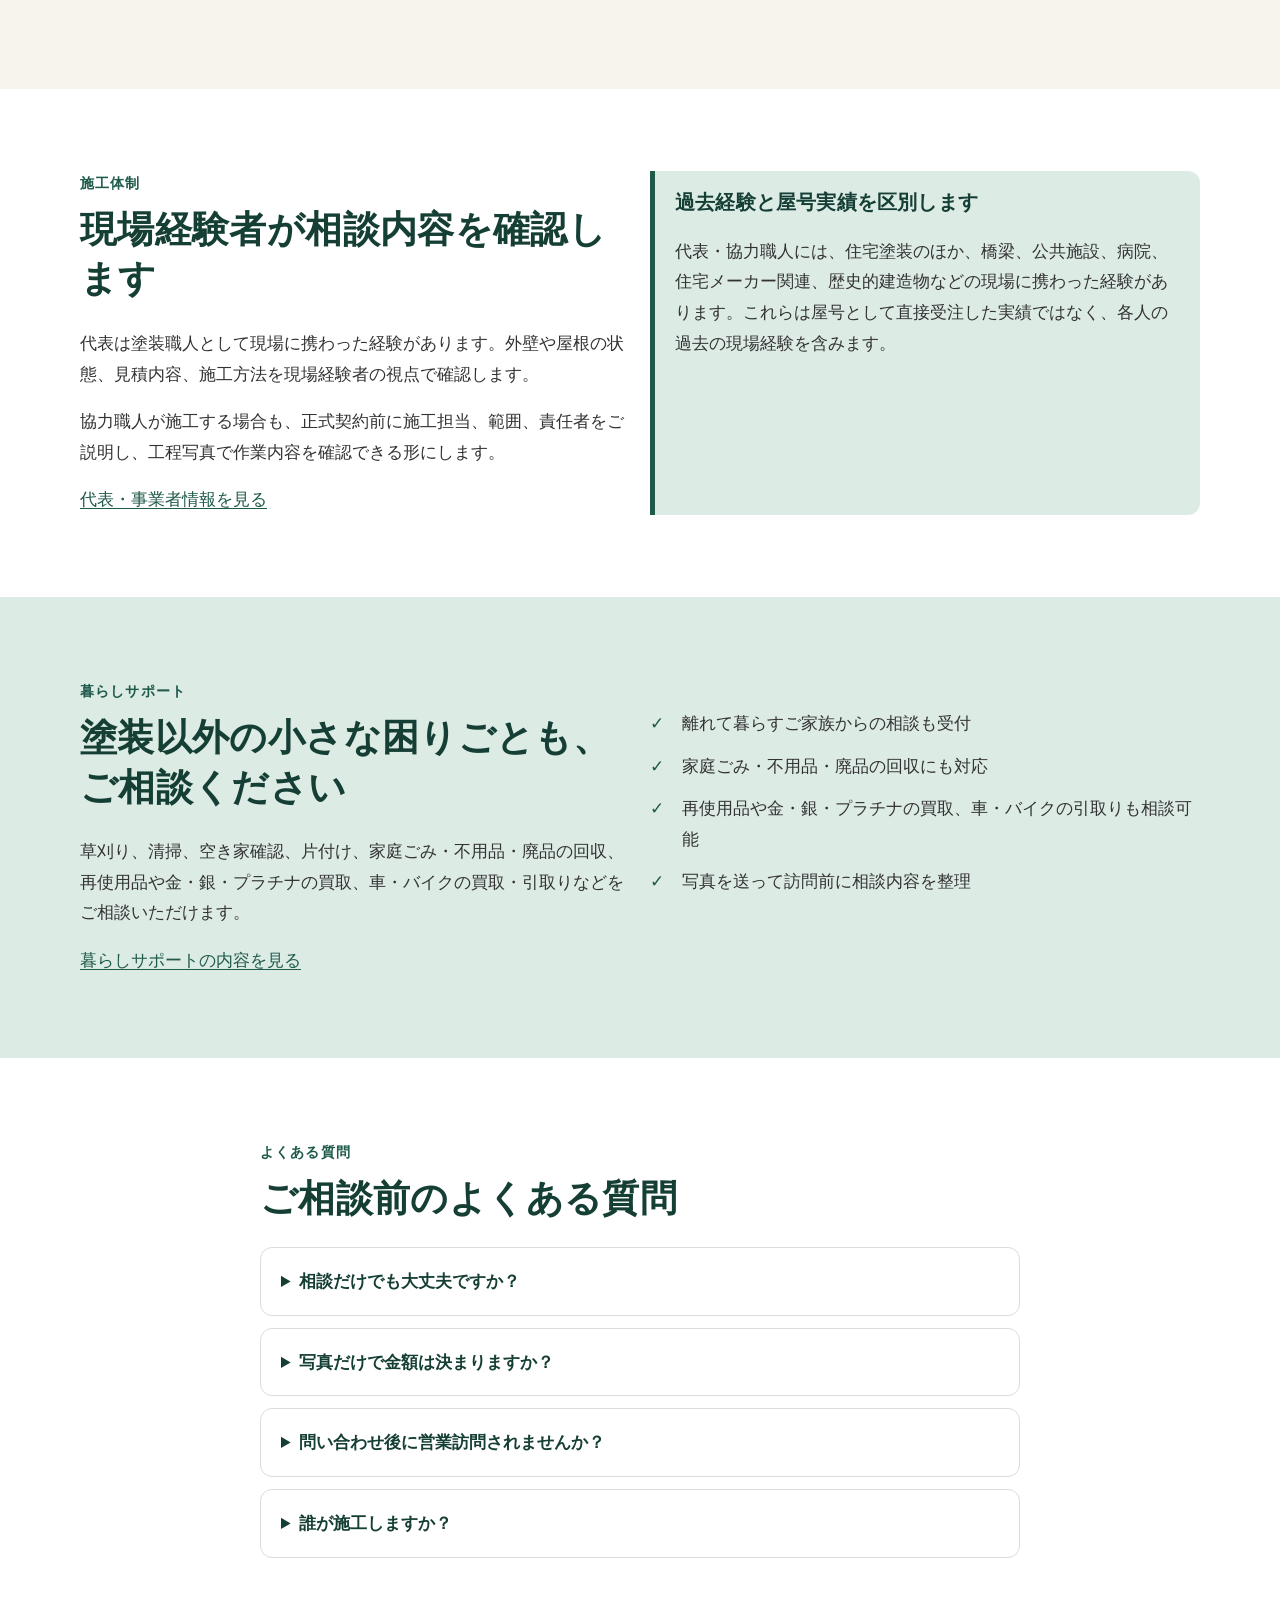
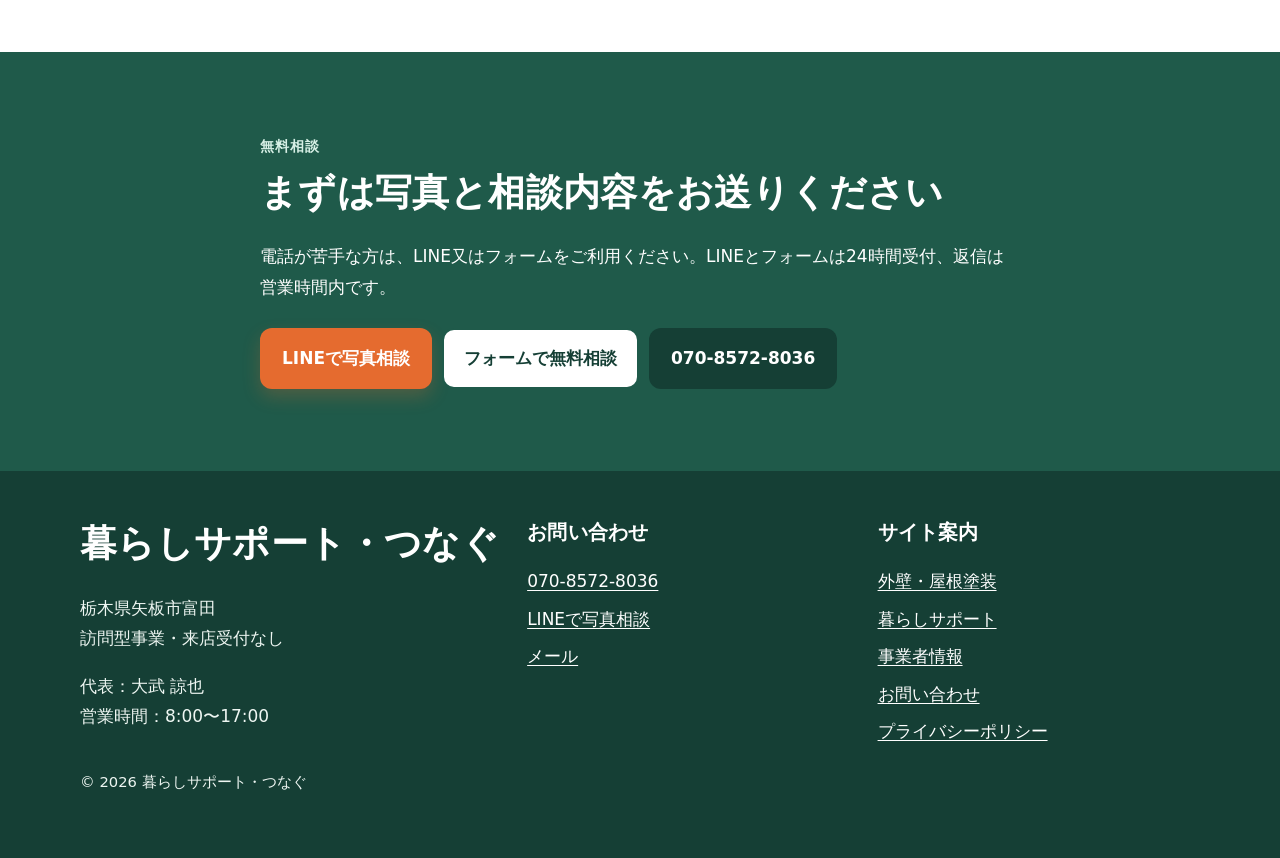
==== commit 8730f4ac: "「サービス案内を簡潔化" ====
--- a/site/index.html
+++ b/site/index.html
@@ -115,7 +115,7 @@
           <article class="card"><h3>外壁塗装</h3><p>外壁の状態、下地、ひび、コーキングなどを確認し、施工範囲を整理します。</p></article>
           <article class="card"><h3>屋根塗装</h3><p>屋根材や劣化状態によって、塗装が適しているかを現地確認後に判断します。</p></article>
           <article class="card"><h3>付帯部・鉄部塗装</h3><p>雨樋、軒天、破風、鉄部など、住宅の状態に応じて確認します。</p></article>
-          <article class="card"><h3>小規模補修塗装</h3><p>小さな範囲も内容を確認します。資格・許可や専門工事が必要な作業は無理に受けません。</p></article>
+          <article class="card"><h3>小規模補修塗装</h3><p>小さな範囲も状態を確認し、必要な施工内容をご案内します。</p></article>
         </div>
         <div class="button-row"><a class="button" href="painting.html">外壁・屋根塗装を詳しく見る</a></div>
       </div>
@@ -140,7 +140,7 @@
         <div>
           <p class="eyebrow">施工体制</p>
           <h2 id="team-title">現場経験者が相談内容を確認します</h2>
-          <p>代表は塗装職人として現場に携わった経験があります。施工内容に応じて、あらかじめ連携体制を整えた経験ある職人・専門事業者と対応します。</p>
+          <p>代表は塗装職人として現場に携わった経験があります。外壁や屋根の状態、見積内容、施工方法を現場経験者の視点で確認します。</p>
           <p>協力職人が施工する場合も、正式契約前に施工担当、範囲、責任者をご説明し、工程写真で作業内容を確認できる形にします。</p>
           <a href="operator.html">代表・事業者情報を見る</a>
         </div>
@@ -163,7 +163,7 @@
           <li>離れて暮らすご家族からの相談も受付</li>
           <li>家庭ごみ・不用品・廃品の回収にも対応</li>
           <li>再使用品や金・銀・プラチナの買取、車・バイクの引取りも相談可能</li>
-          <li>許可や登録が必要な業務は、対応できる連携事業者が担当</li>
+          <li>写真を送って訪問前に相談内容を整理</li>
         </ul>
       </div>
     </section>
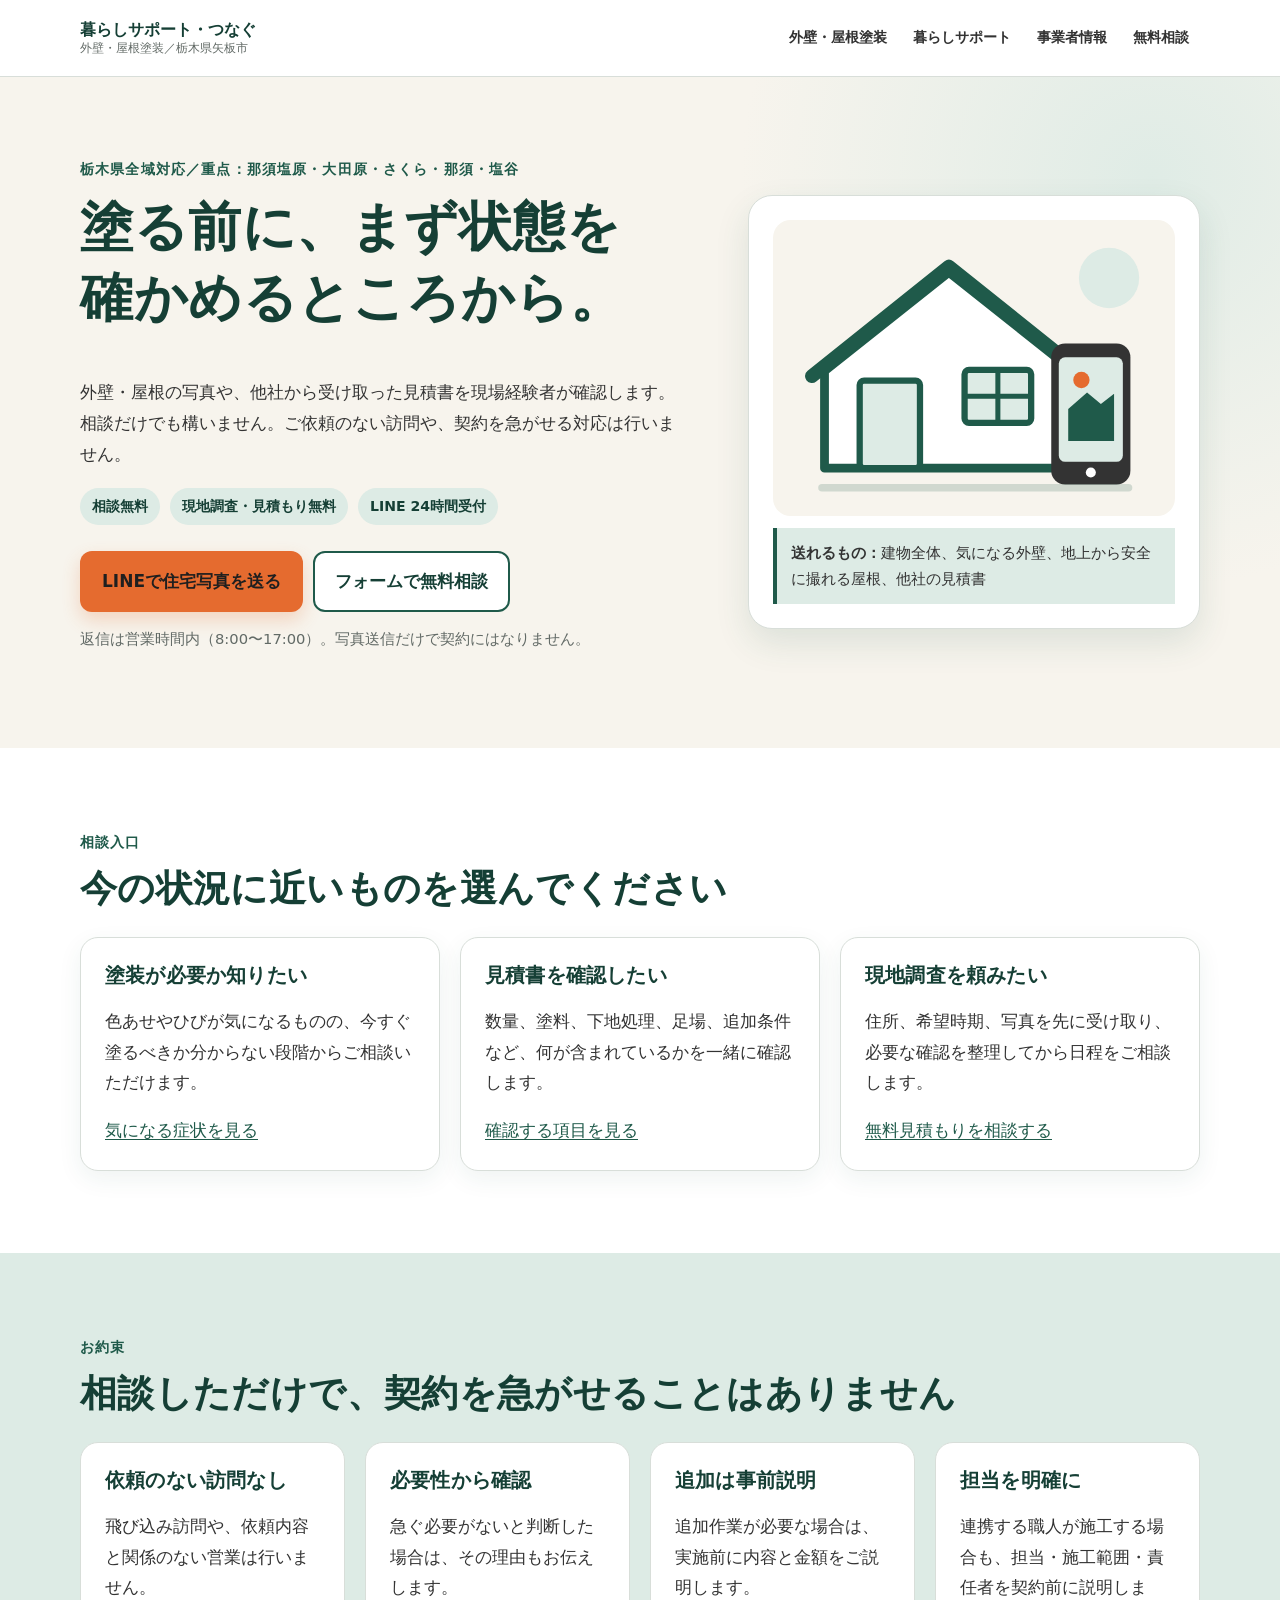
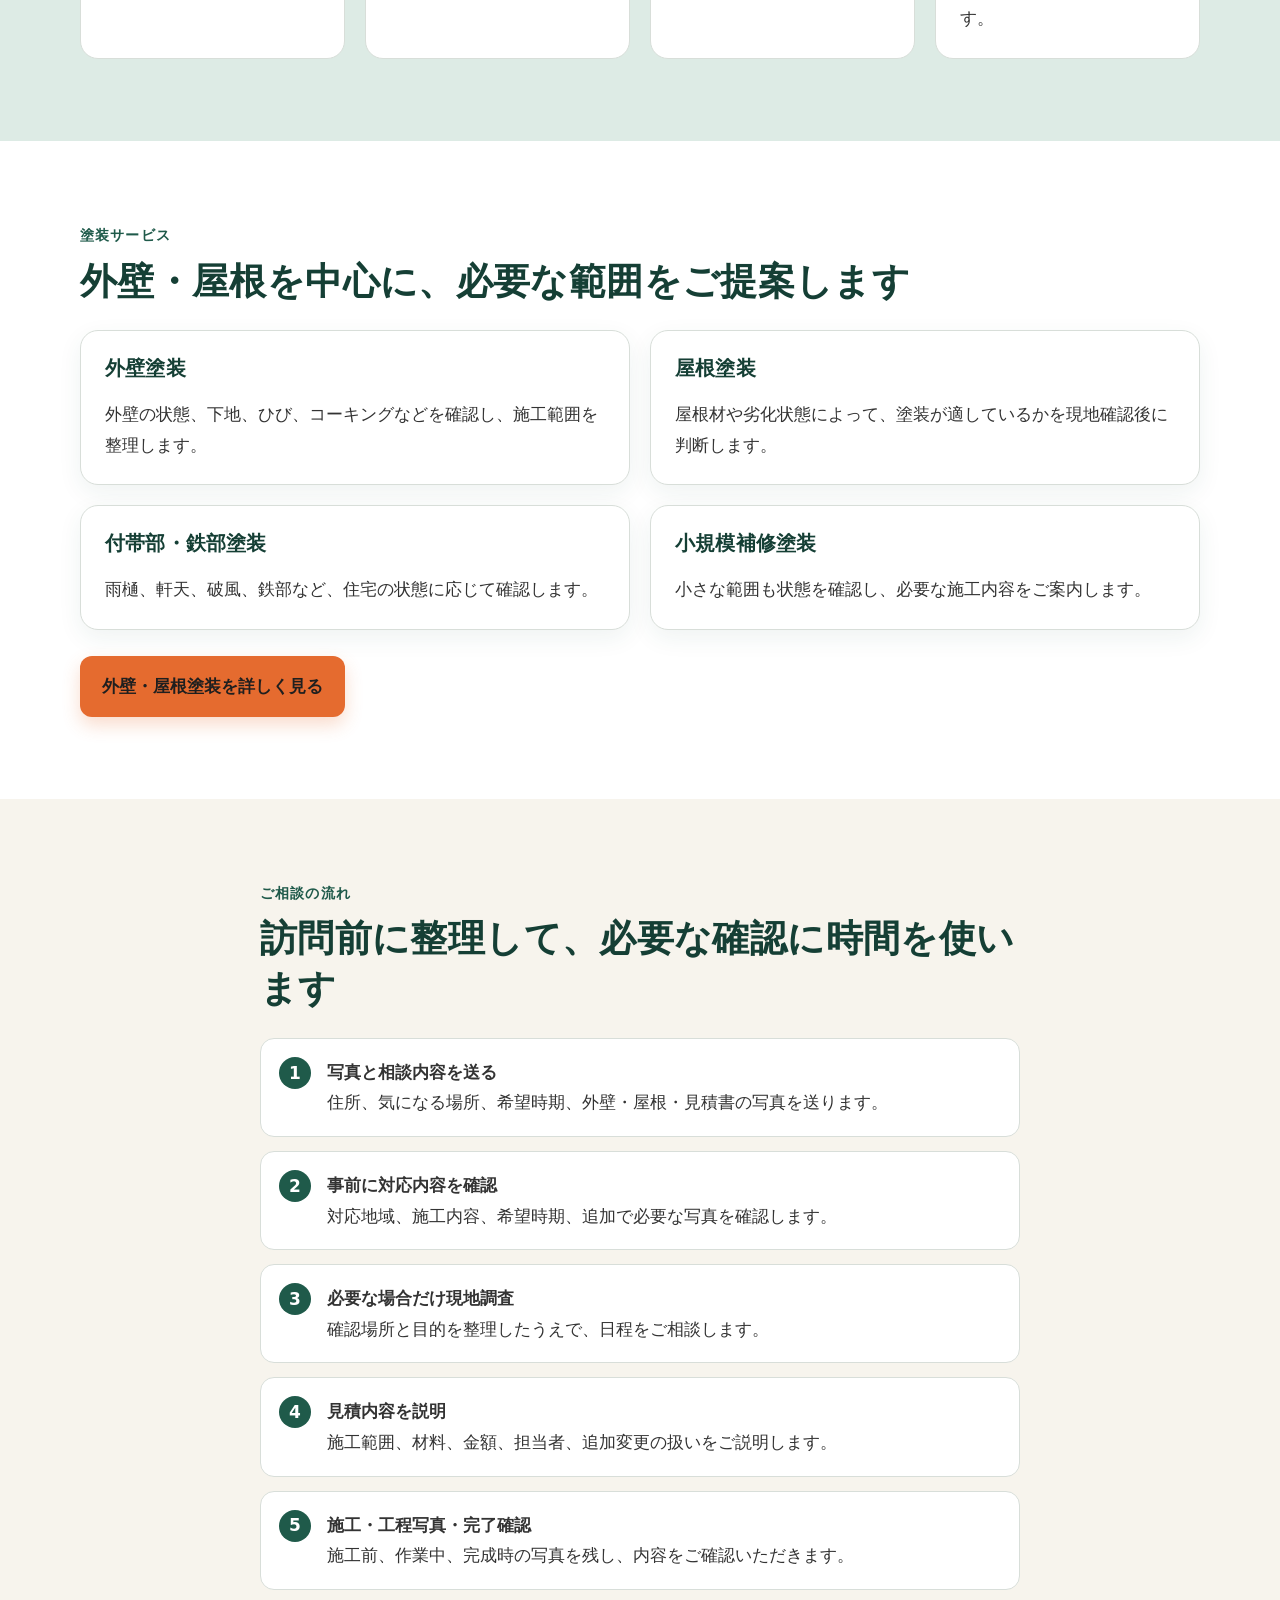
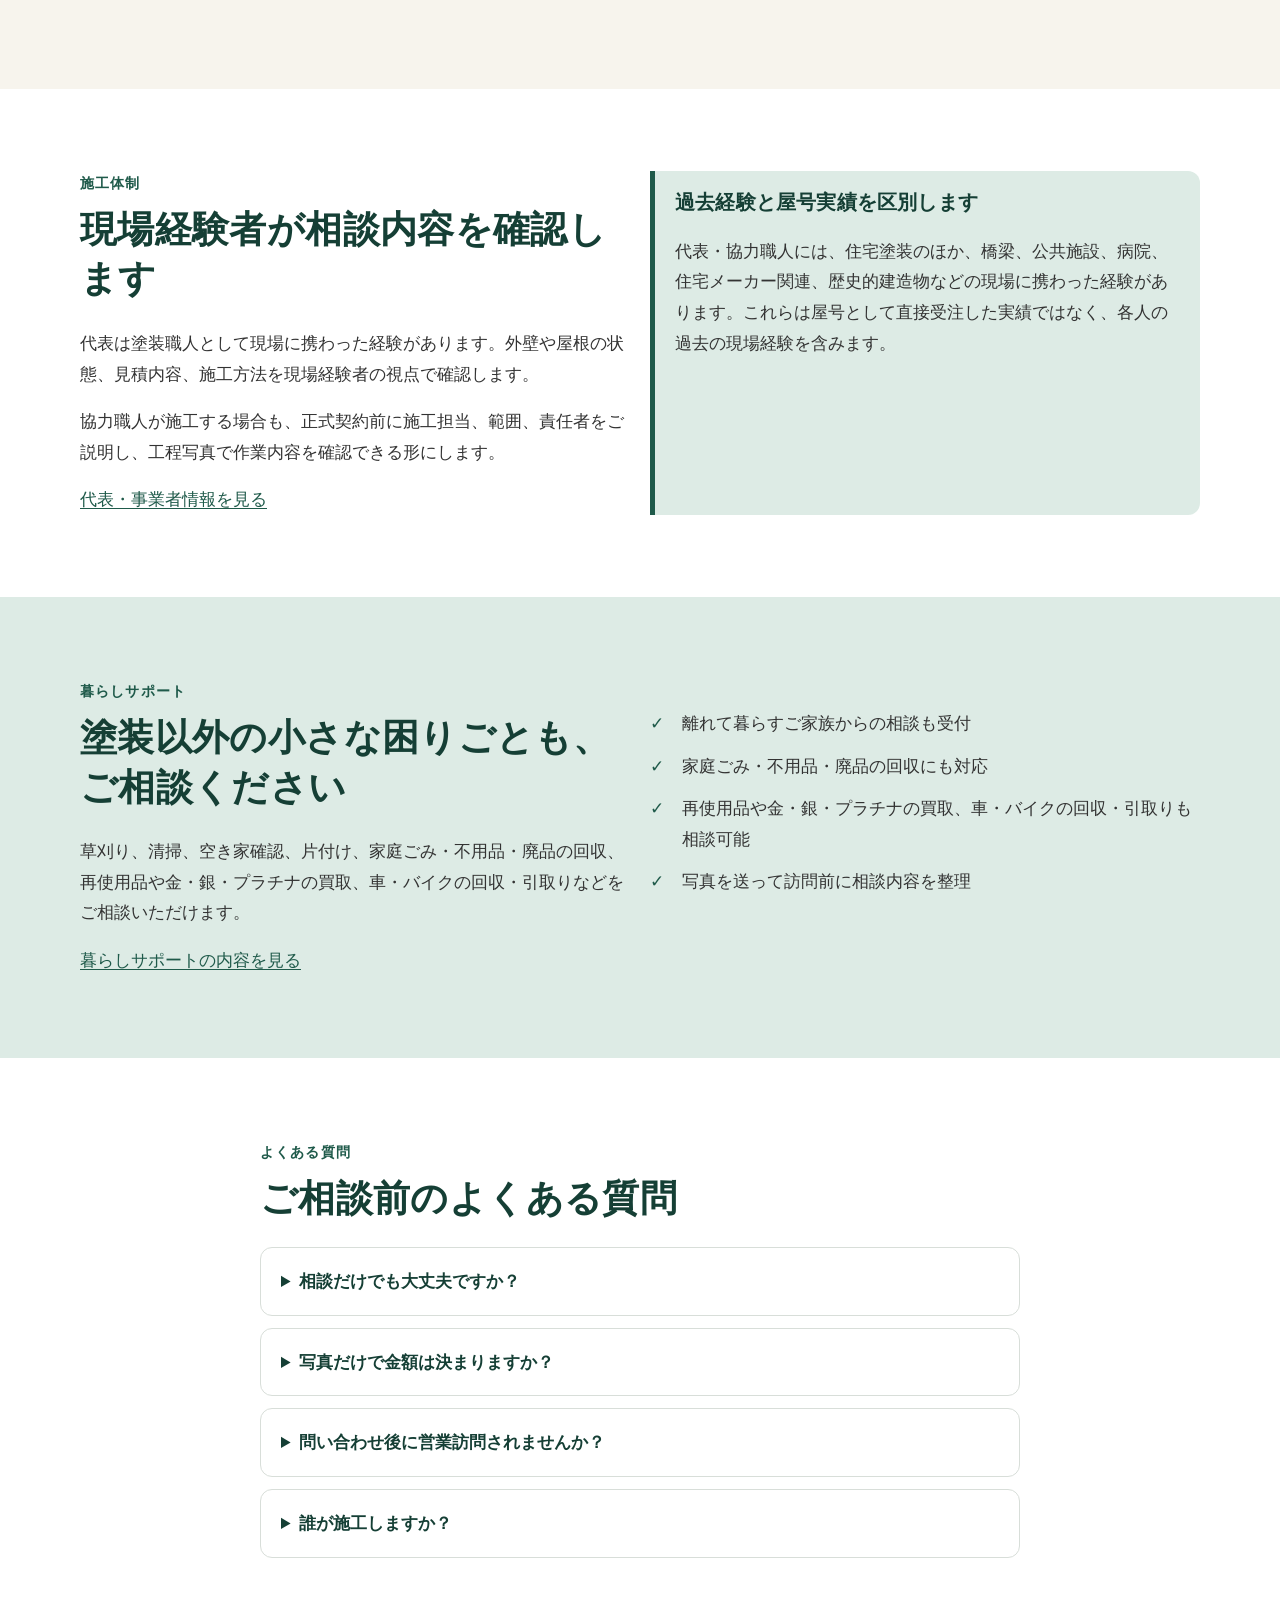
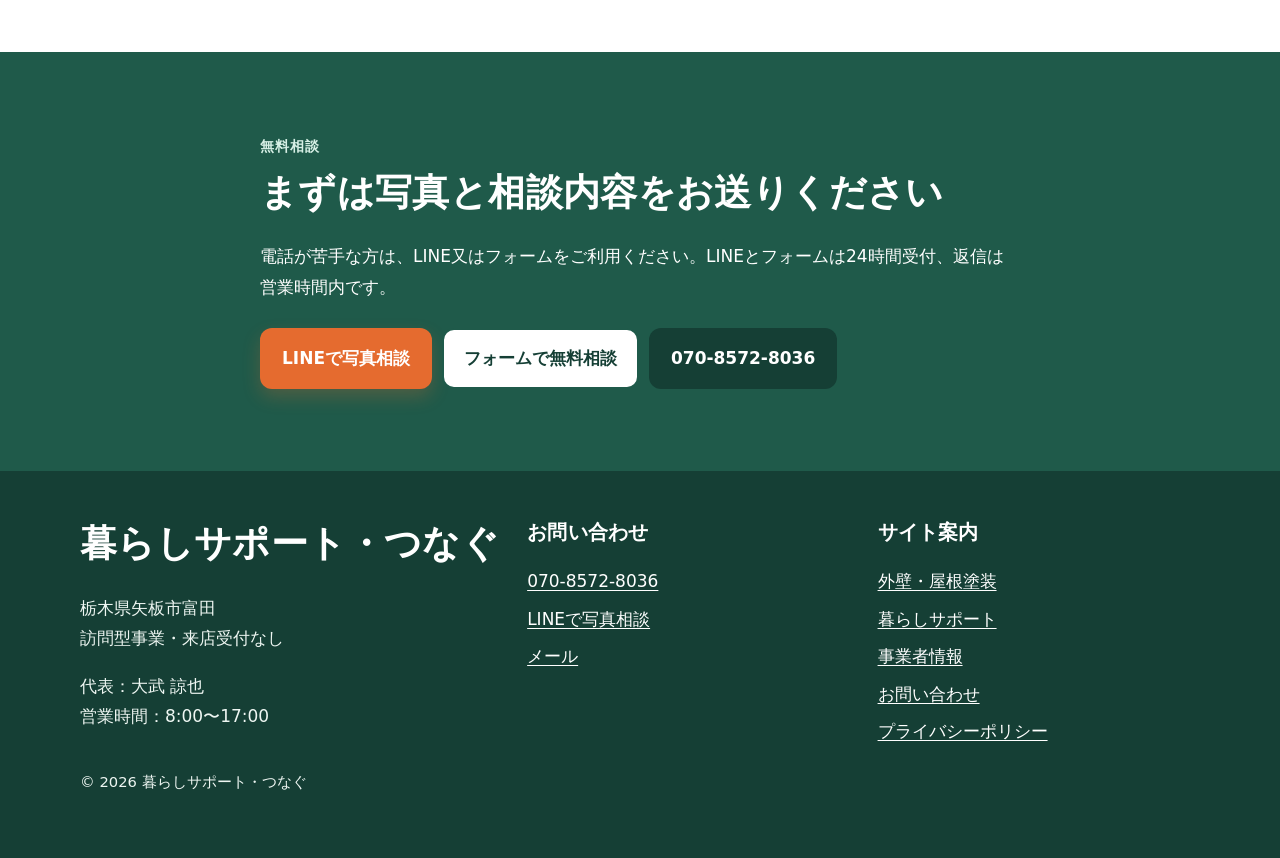
==== commit 40d0787f: "車・バイクの表記を回収・引取りへ変更" ====
--- a/site/index.html
+++ b/site/index.html
@@ -156,13 +156,13 @@
         <div>
           <p class="eyebrow">暮らしサポート</p>
           <h2 id="life-title">塗装以外の小さな困りごとも、ご相談ください</h2>
-          <p>草刈り、清掃、空き家確認、片付け、家庭ごみ・不用品・廃品の回収、再使用品や金・銀・プラチナの買取、車・バイクの買取・引取りなどをご相談いただけます。</p>
+          <p>草刈り、清掃、空き家確認、片付け、家庭ごみ・不用品・廃品の回収、再使用品や金・銀・プラチナの買取、車・バイクの回収・引取りなどをご相談いただけます。</p>
           <a href="life-support.html">暮らしサポートの内容を見る</a>
         </div>
         <ul class="check-list">
           <li>離れて暮らすご家族からの相談も受付</li>
           <li>家庭ごみ・不用品・廃品の回収にも対応</li>
-          <li>再使用品や金・銀・プラチナの買取、車・バイクの引取りも相談可能</li>
+          <li>再使用品や金・銀・プラチナの買取、車・バイクの回収・引取りも相談可能</li>
           <li>写真を送って訪問前に相談内容を整理</li>
         </ul>
       </div>
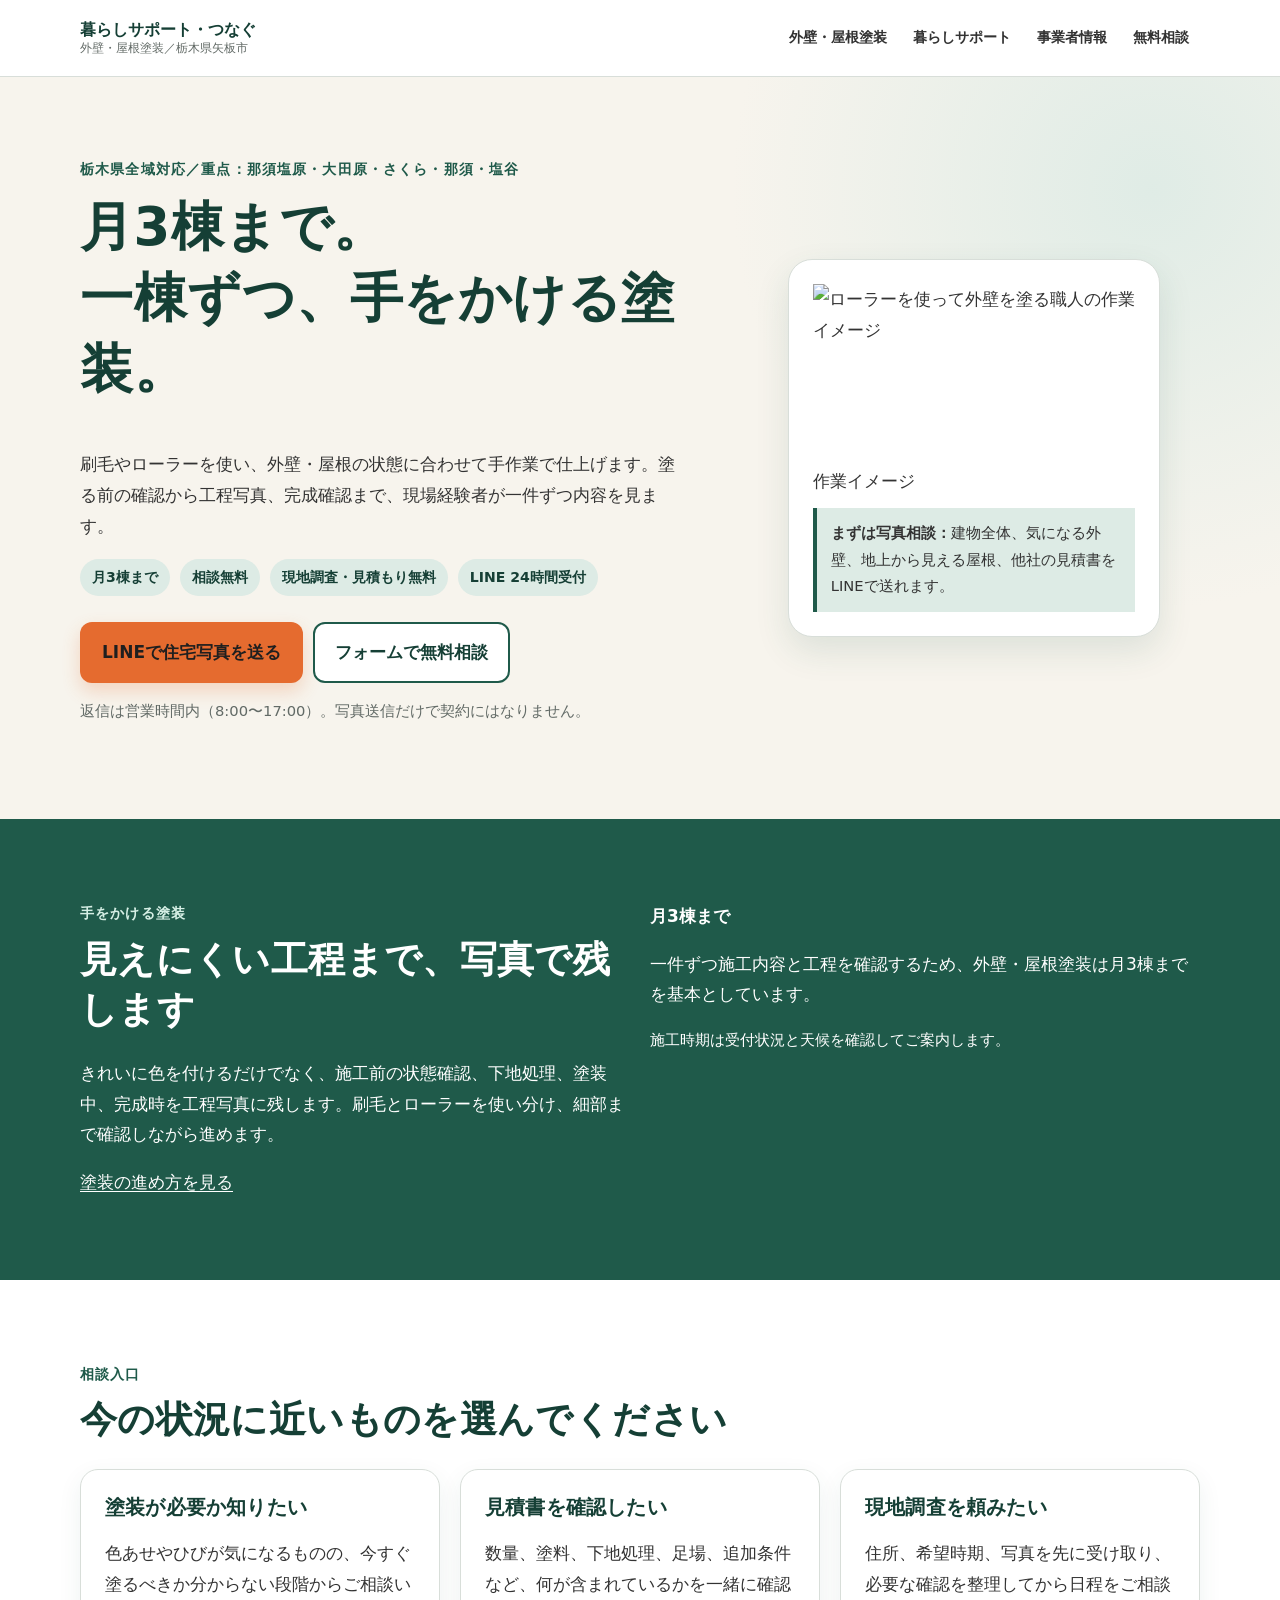
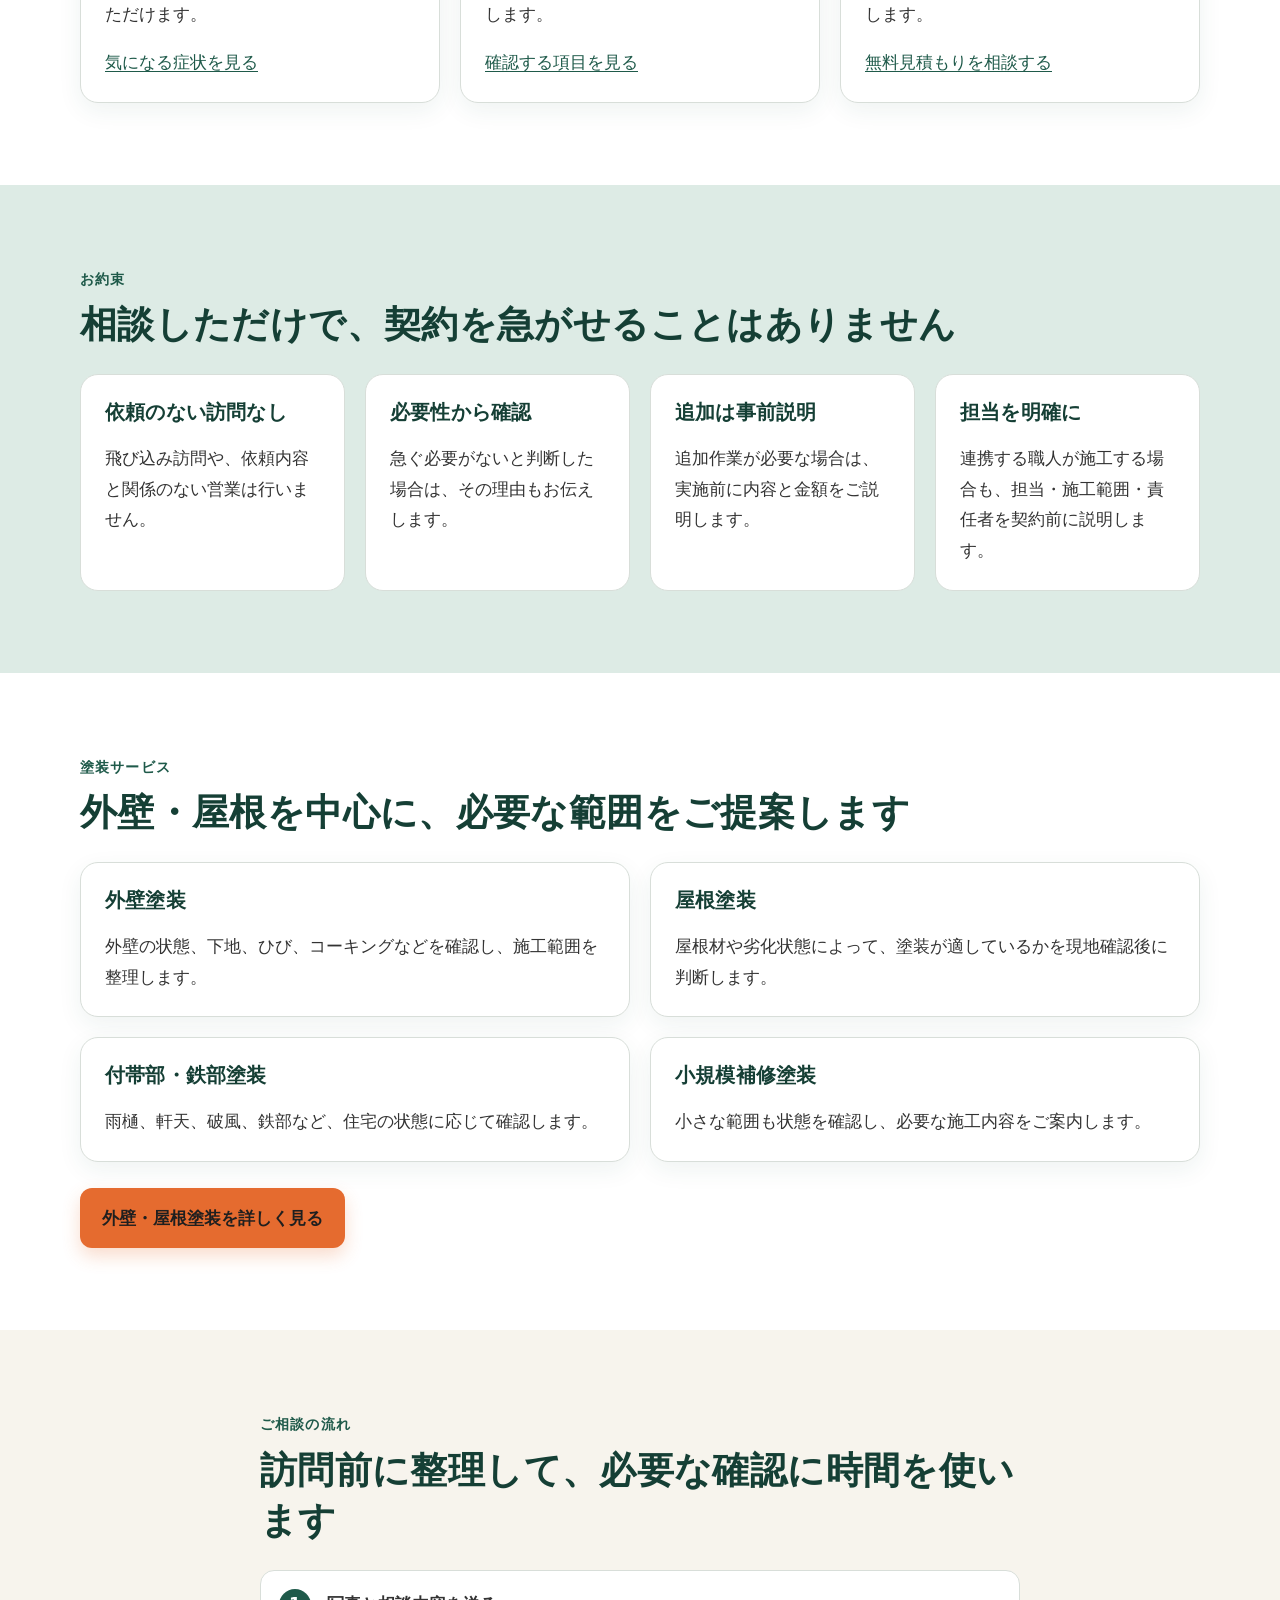
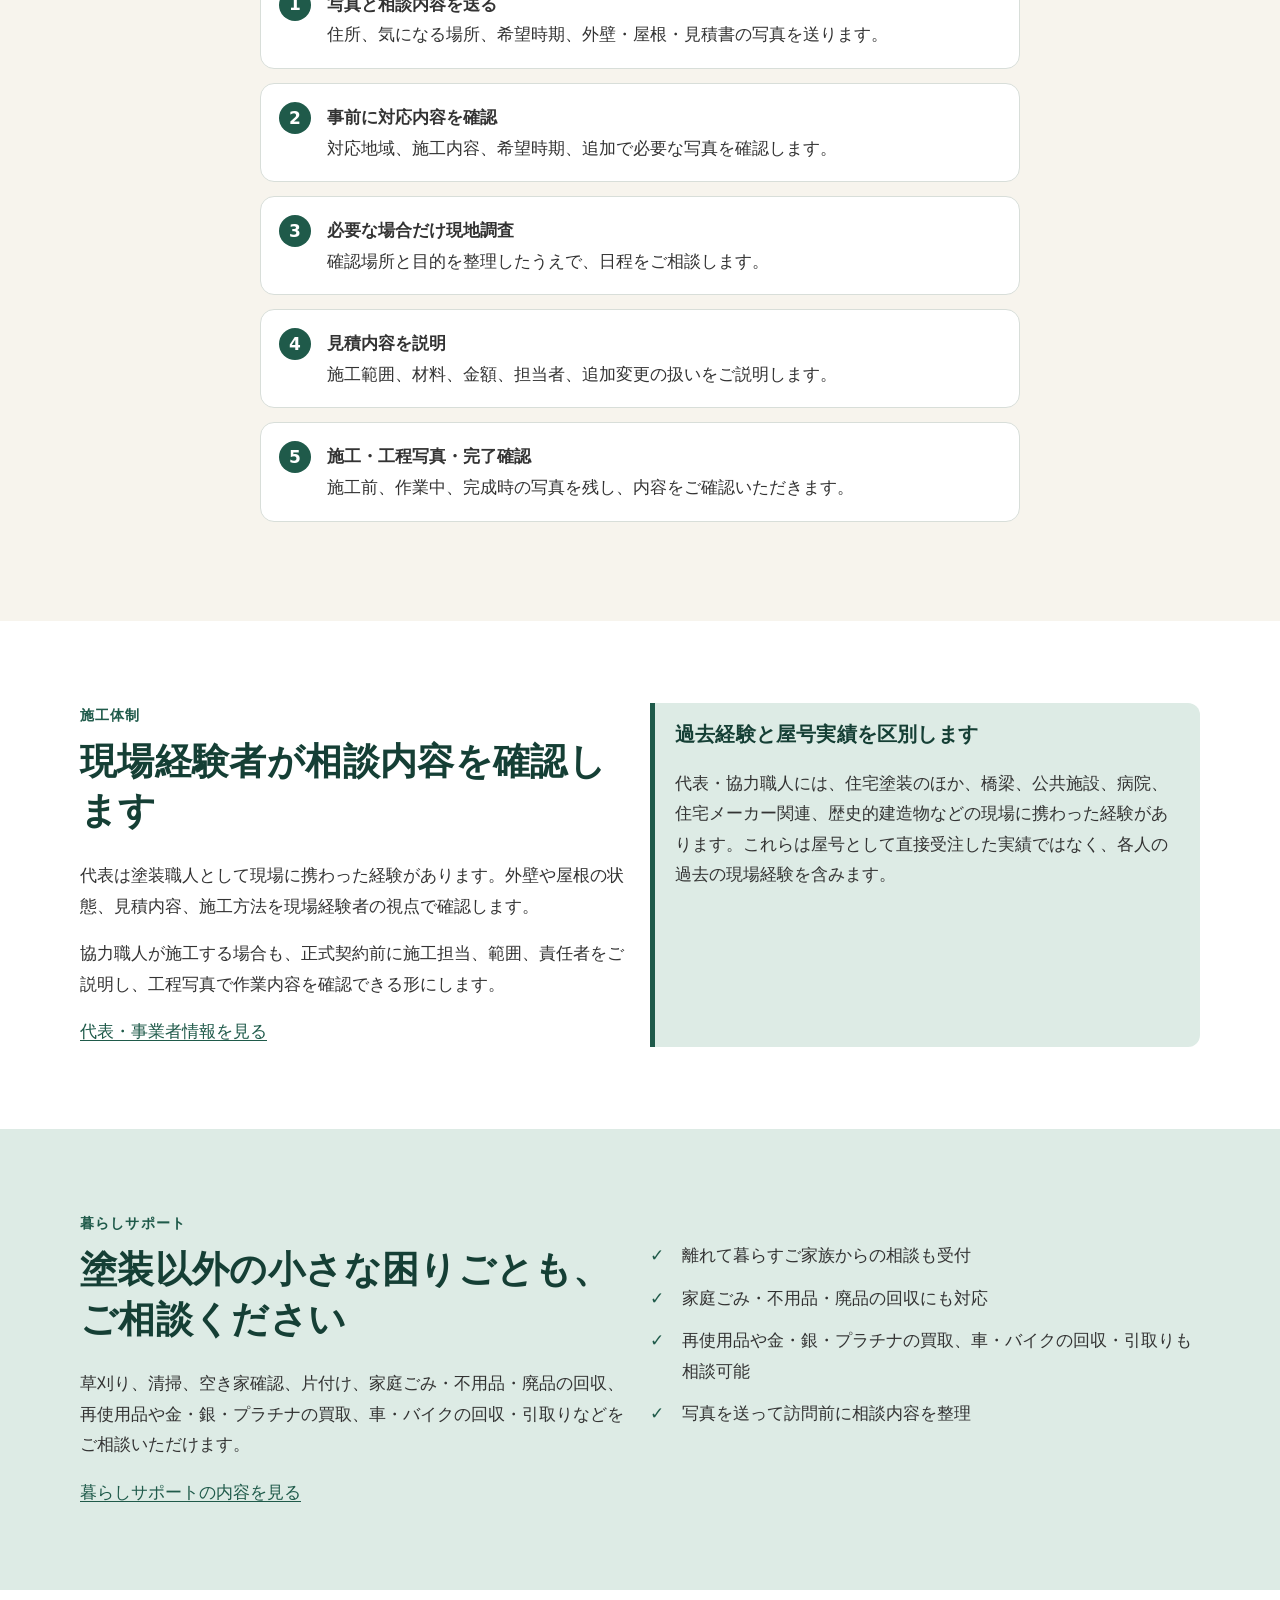
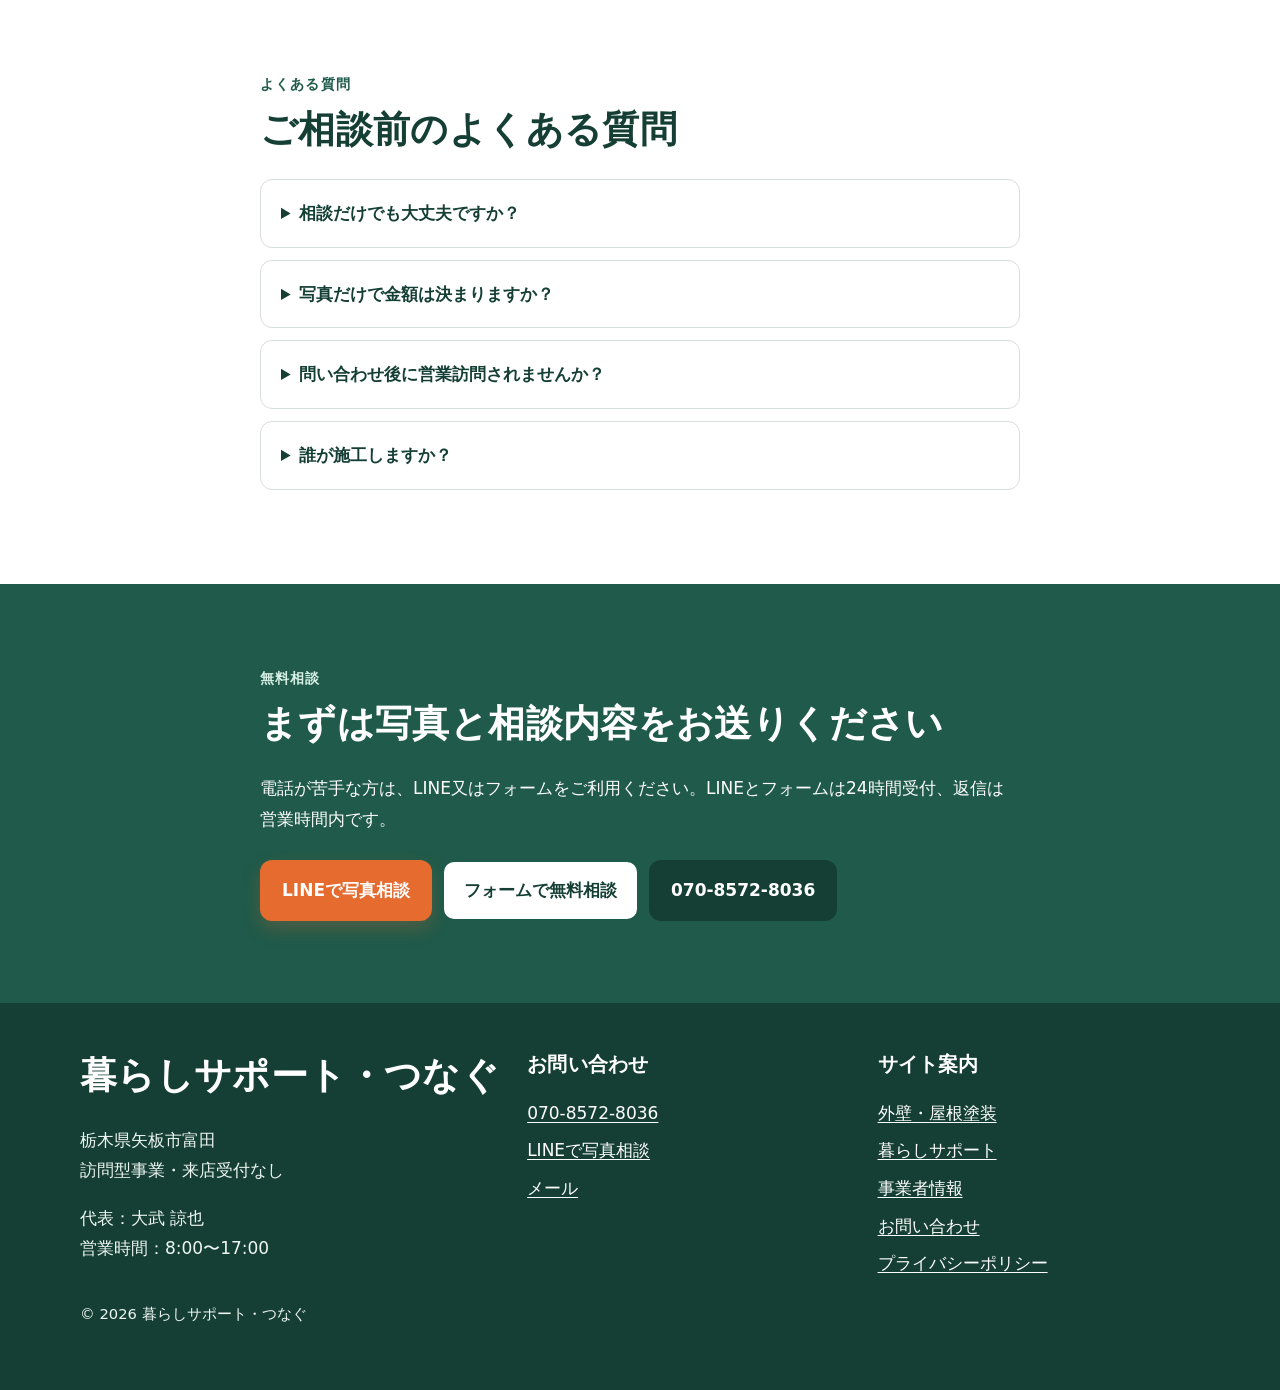
==== commit fd77392b: "月3棟までの丁寧な塗装訴求と写真を追加" ====
--- a/site/index.html
+++ b/site/index.html
@@ -4,7 +4,7 @@
   <meta charset="utf-8">
   <meta name="viewport" content="width=device-width, initial-scale=1">
   <title>栃木県北の外壁・屋根塗装相談｜暮らしサポート・つなぐ</title>
-  <meta name="description" content="栃木県北を中心に外壁・屋根塗装を相談できる地域窓口です。LINEで住宅や見積書の写真を送付可能。相談・現地調査・見積もり無料。">
+  <meta name="description" content="栃木県北を中心に、月3棟まで一棟ずつ向き合う外壁・屋根塗装。刷毛・ローラーによる手作業を大切にし、LINE写真相談、現地調査、見積もりを無料で受け付けています。">
   <meta name="theme-color" content="#1F5A4A">
   <meta property="og:type" content="website">
   <meta property="og:title" content="塗る前に、まず状態を確かめるところから。｜暮らしサポート・つなぐ">
@@ -50,9 +50,10 @@
       <div class="container hero-grid">
         <div class="hero-copy">
           <p class="eyebrow">栃木県全域対応／重点：那須塩原・大田原・さくら・那須・塩谷</p>
-          <h1>塗る前に、まず状態を<br>確かめるところから。</h1>
-          <p class="lead">外壁・屋根の写真や、他社から受け取った見積書を現場経験者が確認します。相談だけでも構いません。ご依頼のない訪問や、契約を急がせる対応は行いません。</p>
+          <h1>月3棟まで。<br>一棟ずつ、手をかける塗装。</h1>
+          <p class="lead">刷毛やローラーを使い、外壁・屋根の状態に合わせて手作業で仕上げます。塗る前の確認から工程写真、完成確認まで、現場経験者が一件ずつ内容を見ます。</p>
           <div class="badge-list" aria-label="サービスの特徴">
+            <span class="badge badge--strong">月3棟まで</span>
             <span class="badge">相談無料</span>
             <span class="badge">現地調査・見積もり無料</span>
             <span class="badge">LINE 24時間受付</span>
@@ -63,9 +64,26 @@
           </div>
           <p class="small muted">返信は営業時間内（8:00〜17:00）。写真送信だけで契約にはなりません。</p>
         </div>
-        <div class="hero-card">
-          <img src="assets/hero-illustration.svg" width="640" height="470" alt="戸建住宅とスマートフォンのイラスト">
-          <div class="hero-note"><strong>送れるもの：</strong>建物全体、気になる外壁、地上から安全に撮れる屋根、他社の見積書</div>
+        <figure class="hero-card photo-card">
+          <img src="assets/exterior-painting-work-image.webp" width="1600" height="900" alt="ローラーを使って外壁を塗る職人の作業イメージ" fetchpriority="high">
+          <figcaption class="image-caption">作業イメージ</figcaption>
+          <div class="hero-note"><strong>まずは写真相談：</strong>建物全体、気になる外壁、地上から見える屋根、他社の見積書をLINEで送れます。</div>
+        </figure>
+      </div>
+    </section>
+
+    <section class="section section--green" aria-labelledby="care-title">
+      <div class="container grid grid--2 care-intro">
+        <div>
+          <p class="eyebrow">手をかける塗装</p>
+          <h2 id="care-title">見えにくい工程まで、写真で残します</h2>
+          <p>きれいに色を付けるだけでなく、施工前の状態確認、下地処理、塗装中、完成時を工程写真に残します。刷毛とローラーを使い分け、細部まで確認しながら進めます。</p>
+          <a class="text-link-light" href="painting.html#craft">塗装の進め方を見る</a>
+        </div>
+        <div class="limit-panel">
+          <strong class="limit-number">月3棟まで</strong>
+          <p>一件ずつ施工内容と工程を確認するため、外壁・屋根塗装は月3棟までを基本としています。</p>
+          <p class="small">施工時期は受付状況と天候を確認してご案内します。</p>
         </div>
       </div>
     </section>
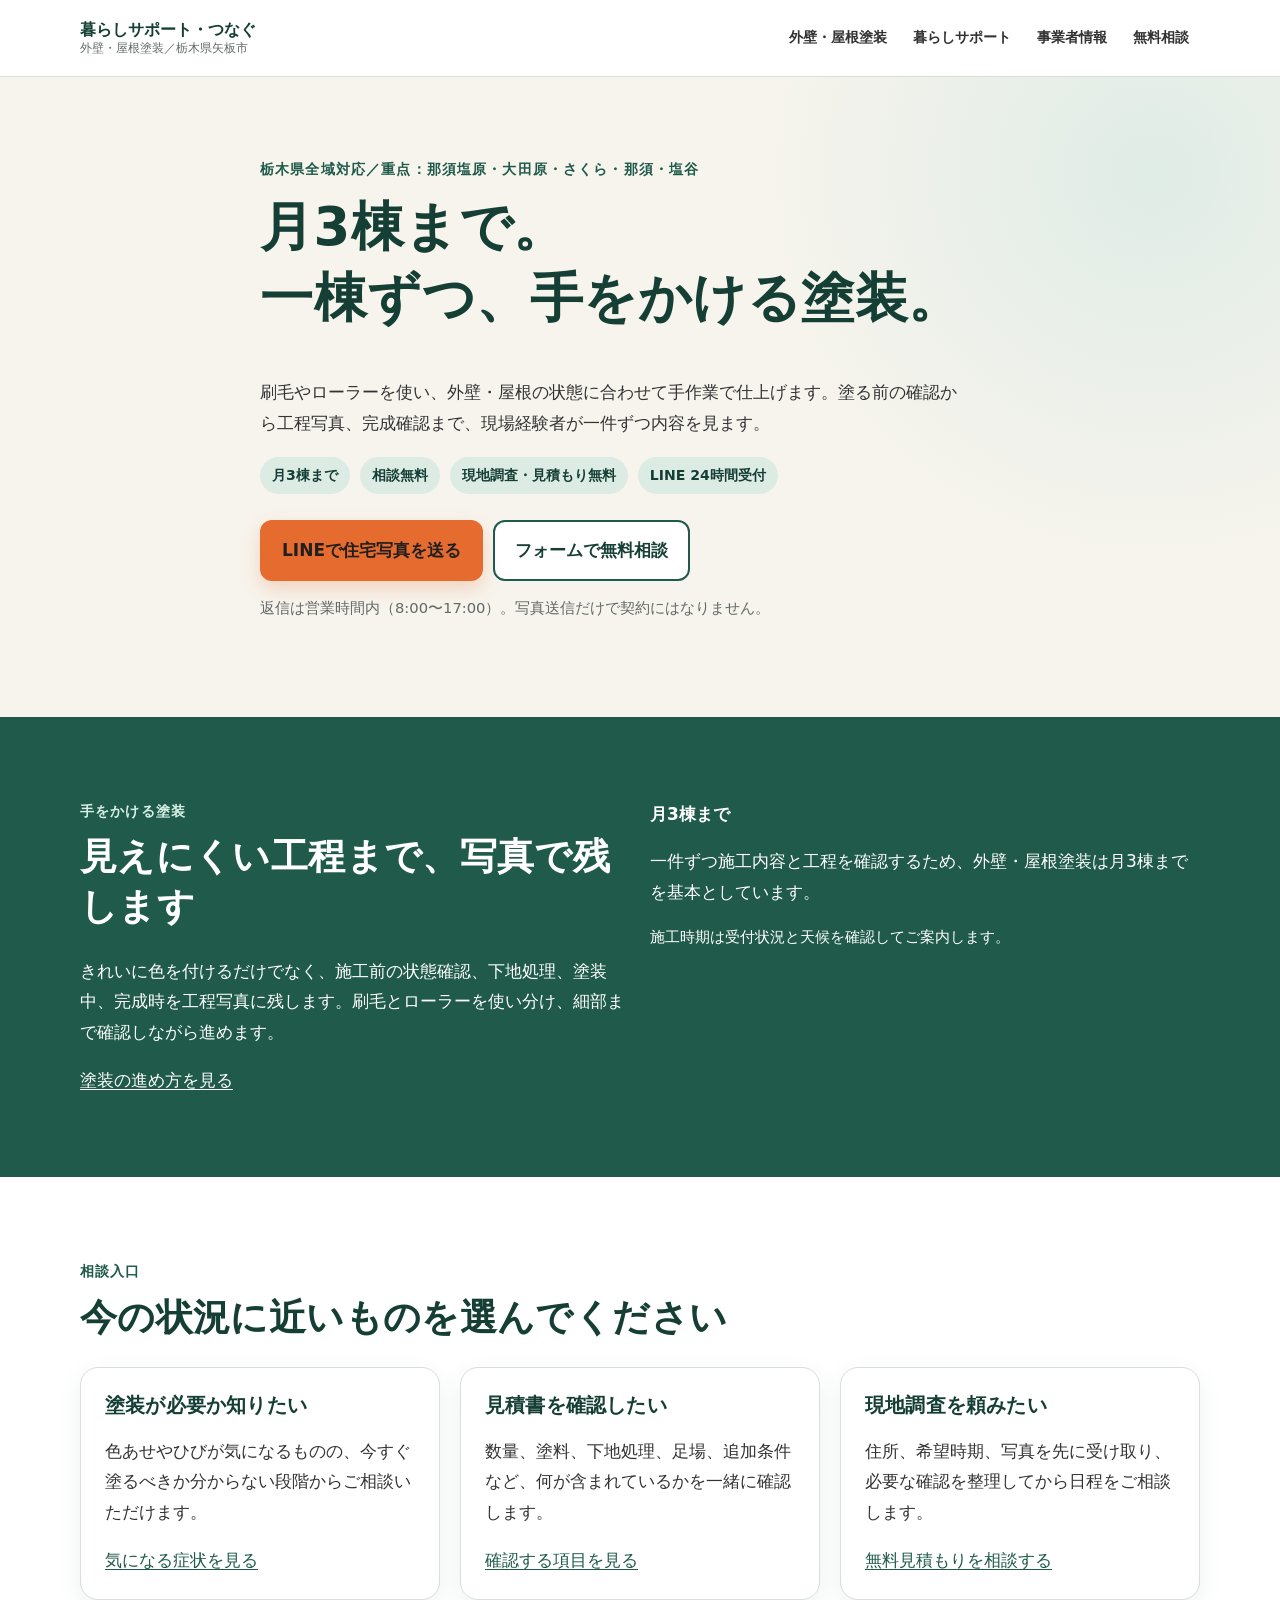
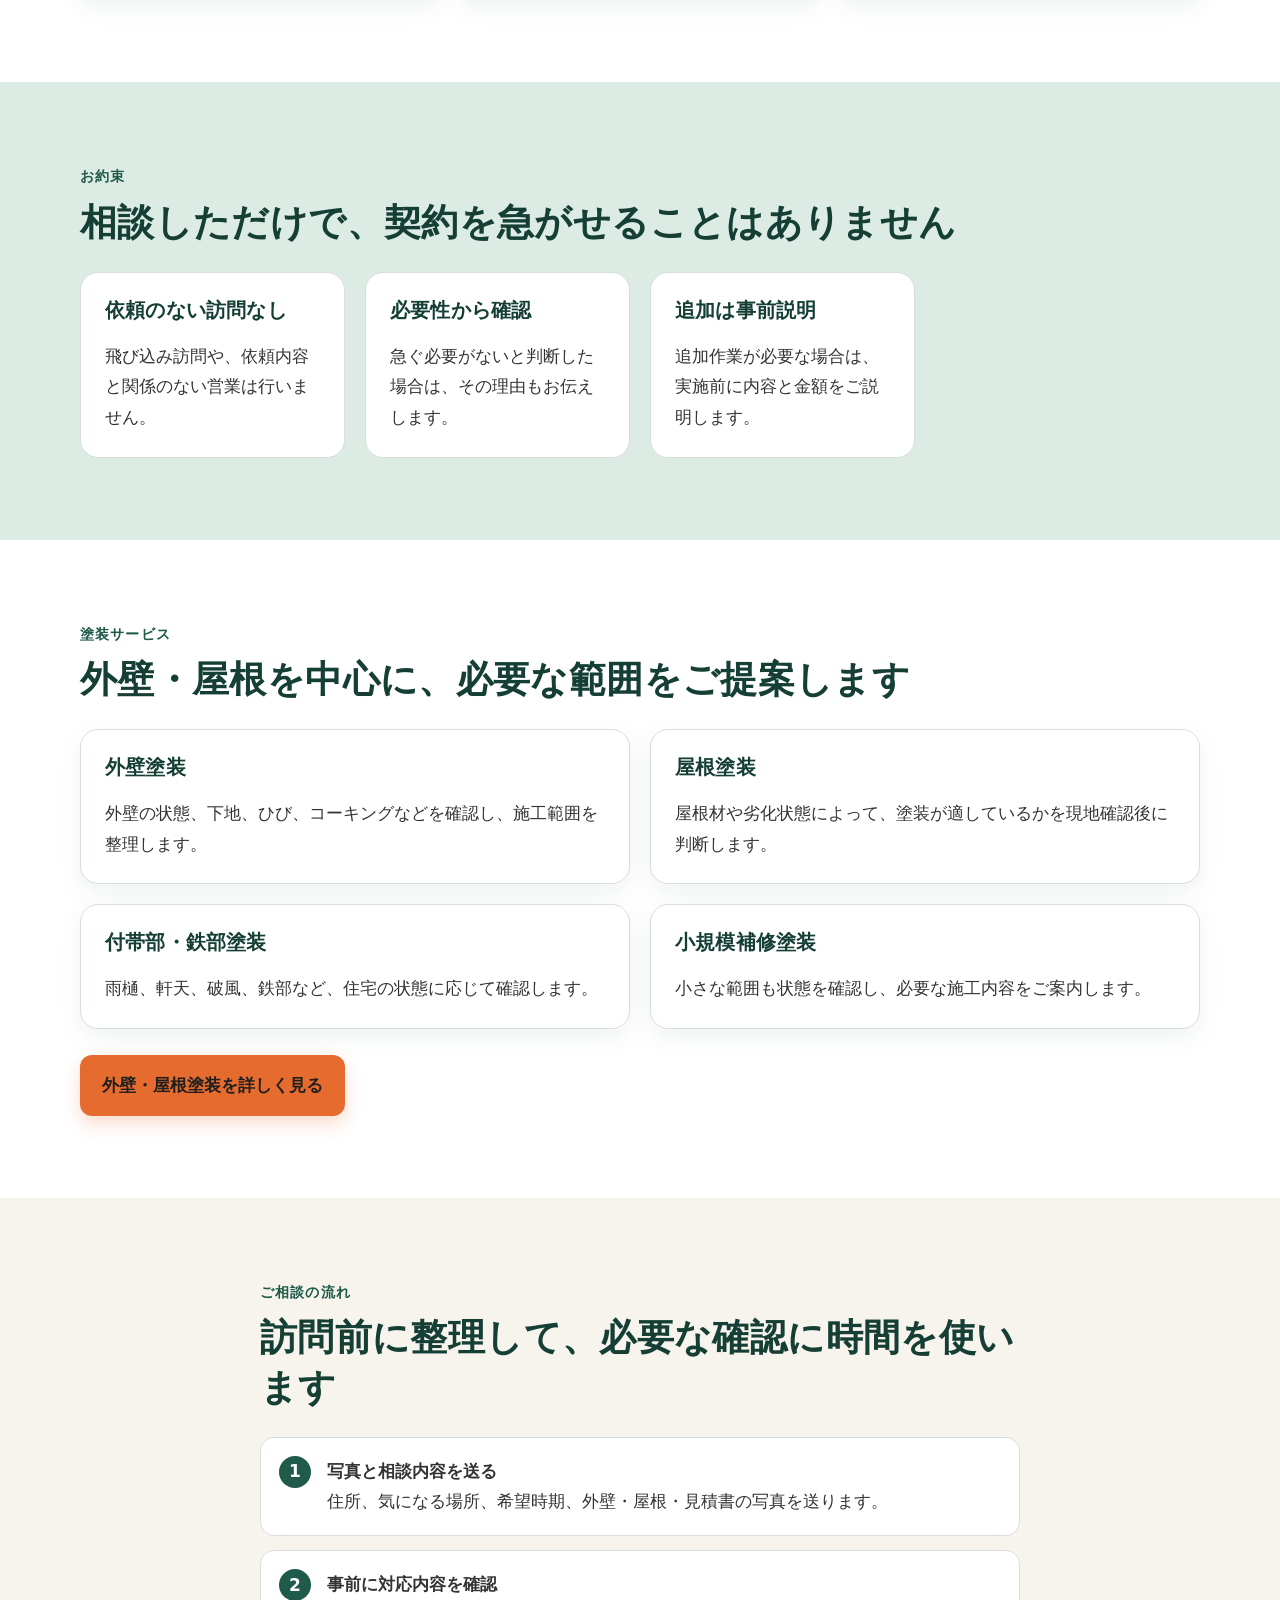
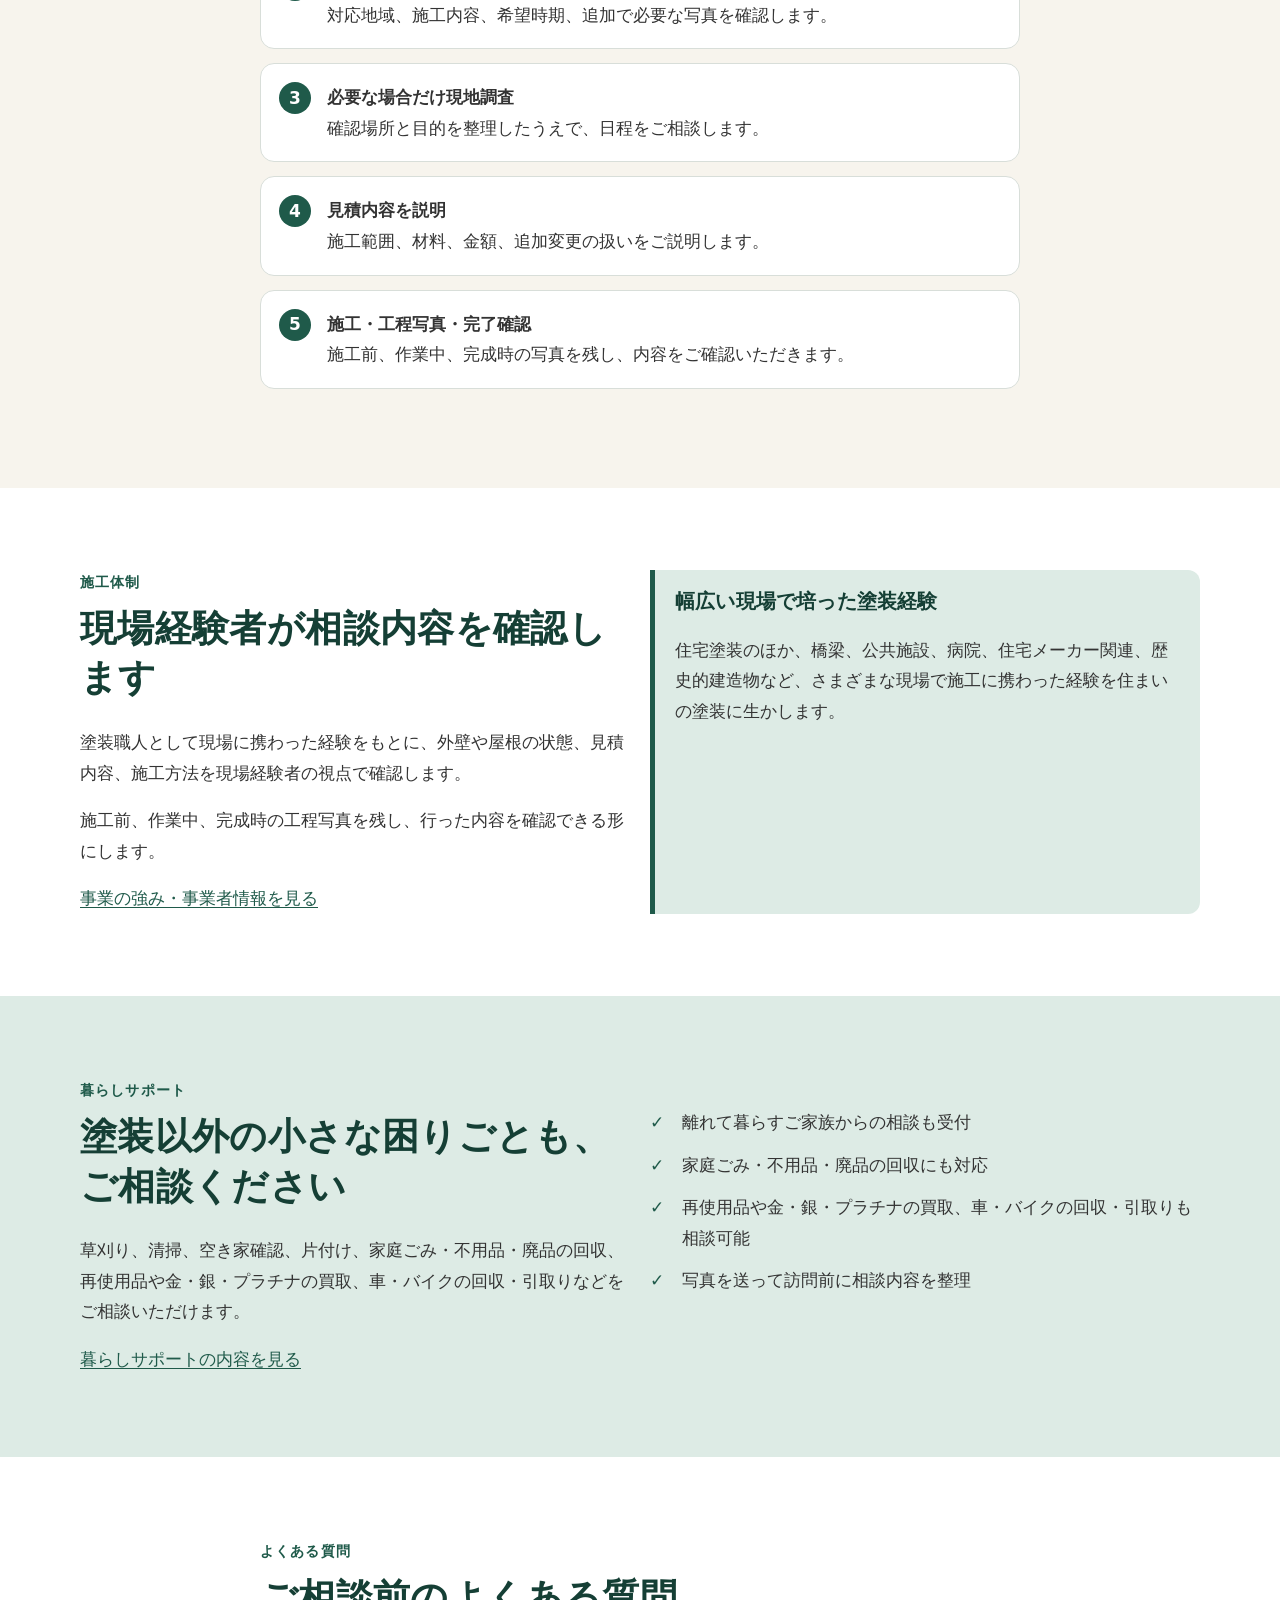
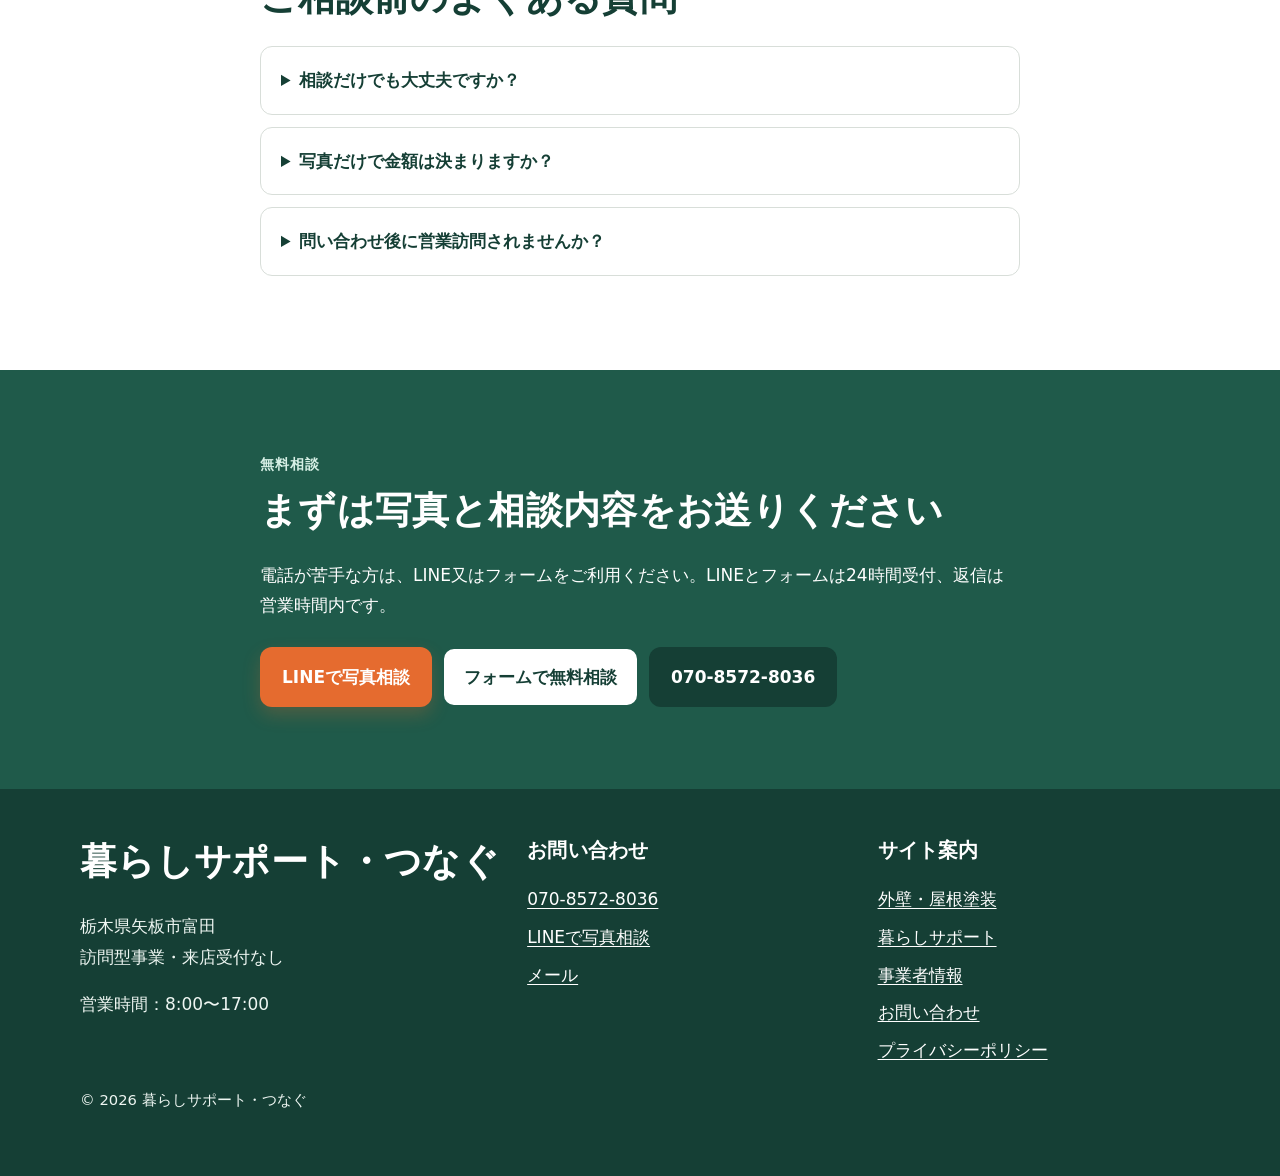
==== commit a49e7325: "Add files via upload" ====
--- a/site/index.html
+++ b/site/index.html
@@ -47,7 +47,7 @@
 
   <main id="main">
     <section class="hero">
-      <div class="container hero-grid">
+      <div class="container narrow">
         <div class="hero-copy">
           <p class="eyebrow">栃木県全域対応／重点：那須塩原・大田原・さくら・那須・塩谷</p>
           <h1>月3棟まで。<br>一棟ずつ、手をかける塗装。</h1>
@@ -64,11 +64,6 @@
           </div>
           <p class="small muted">返信は営業時間内（8:00〜17:00）。写真送信だけで契約にはなりません。</p>
         </div>
-        <figure class="hero-card photo-card">
-          <img src="assets/exterior-painting-work-image.webp" width="1600" height="900" alt="ローラーを使って外壁を塗る職人の作業イメージ" fetchpriority="high">
-          <figcaption class="image-caption">作業イメージ</figcaption>
-          <div class="hero-note"><strong>まずは写真相談：</strong>建物全体、気になる外壁、地上から見える屋根、他社の見積書をLINEで送れます。</div>
-        </figure>
       </div>
     </section>
 
@@ -120,7 +115,6 @@
           <div class="card card--quiet"><h3>依頼のない訪問なし</h3><p>飛び込み訪問や、依頼内容と関係のない営業は行いません。</p></div>
           <div class="card card--quiet"><h3>必要性から確認</h3><p>急ぐ必要がないと判断した場合は、その理由もお伝えします。</p></div>
           <div class="card card--quiet"><h3>追加は事前説明</h3><p>追加作業が必要な場合は、実施前に内容と金額をご説明します。</p></div>
-          <div class="card card--quiet"><h3>担当を明確に</h3><p>連携する職人が施工する場合も、担当・施工範囲・責任者を契約前に説明します。</p></div>
         </div>
       </div>
     </section>
@@ -147,7 +141,7 @@
           <li><strong>写真と相談内容を送る</strong><br>住所、気になる場所、希望時期、外壁・屋根・見積書の写真を送ります。</li>
           <li><strong>事前に対応内容を確認</strong><br>対応地域、施工内容、希望時期、追加で必要な写真を確認します。</li>
           <li><strong>必要な場合だけ現地調査</strong><br>確認場所と目的を整理したうえで、日程をご相談します。</li>
-          <li><strong>見積内容を説明</strong><br>施工範囲、材料、金額、担当者、追加変更の扱いをご説明します。</li>
+          <li><strong>見積内容を説明</strong><br>施工範囲、材料、金額、追加変更の扱いをご説明します。</li>
           <li><strong>施工・工程写真・完了確認</strong><br>施工前、作業中、完成時の写真を残し、内容をご確認いただきます。</li>
         </ol>
       </div>
@@ -158,13 +152,13 @@
         <div>
           <p class="eyebrow">施工体制</p>
           <h2 id="team-title">現場経験者が相談内容を確認します</h2>
-          <p>代表は塗装職人として現場に携わった経験があります。外壁や屋根の状態、見積内容、施工方法を現場経験者の視点で確認します。</p>
-          <p>協力職人が施工する場合も、正式契約前に施工担当、範囲、責任者をご説明し、工程写真で作業内容を確認できる形にします。</p>
-          <a href="operator.html">代表・事業者情報を見る</a>
+          <p>塗装職人として現場に携わった経験をもとに、外壁や屋根の状態、見積内容、施工方法を現場経験者の視点で確認します。</p>
+          <p>施工前、作業中、完成時の工程写真を残し、行った内容を確認できる形にします。</p>
+          <a href="operator.html">事業の強み・事業者情報を見る</a>
         </div>
         <div class="notice notice--green">
-          <h3>過去経験と屋号実績を区別します</h3>
-          <p>代表・協力職人には、住宅塗装のほか、橋梁、公共施設、病院、住宅メーカー関連、歴史的建造物などの現場に携わった経験があります。これらは屋号として直接受注した実績ではなく、各人の過去の現場経験を含みます。</p>
+          <h3>幅広い現場で培った塗装経験</h3>
+          <p>住宅塗装のほか、橋梁、公共施設、病院、住宅メーカー関連、歴史的建造物など、さまざまな現場で施工に携わった経験を住まいの塗装に生かします。</p>
         </div>
       </div>
     </section>
@@ -193,7 +187,6 @@
         <details><summary>相談だけでも大丈夫ですか？</summary><div>はい。塗装が必要か分からない段階や、他社の見積書を受け取った後の相談も受け付けています。</div></details>
         <details><summary>写真だけで金額は決まりますか？</summary><div>写真は事前整理のために使用します。正式な施工内容と金額は、必要な現地確認を行った後にお伝えします。</div></details>
         <details><summary>問い合わせ後に営業訪問されませんか？</summary><div>ご依頼のない訪問は行いません。相談を送っただけで契約を求めることもありません。</div></details>
-        <details><summary>誰が施工しますか？</summary><div>内容に応じて代表又は連携する経験者が担当します。契約前に施工担当、範囲、責任者をご説明します。</div></details>
       </div>
     </section>
 
@@ -213,7 +206,7 @@
 
   <footer class="site-footer">
     <div class="container footer-grid">
-      <div><h2>暮らしサポート・つなぐ</h2><p>栃木県矢板市富田<br>訪問型事業・来店受付なし</p><p>代表：大武 諒也<br>営業時間：8:00〜17:00</p></div>
+      <div><h2>暮らしサポート・つなぐ</h2><p>栃木県矢板市富田<br>訪問型事業・来店受付なし</p><p>営業時間：8:00〜17:00</p></div>
       <div><h3>お問い合わせ</h3><ul class="footer-links"><li><a href="tel:07085728036">070-8572-8036</a></li><li><a data-line-link href="https://line.me/R/ti/p/@112fuvyy">LINEで写真相談</a></li><li><a href="mailto:kurashisupport.tunagu@gmail.com">メール</a></li></ul></div>
       <div><h3>サイト案内</h3><ul class="footer-links"><li><a href="painting.html">外壁・屋根塗装</a></li><li><a href="life-support.html">暮らしサポート</a></li><li><a href="operator.html">事業者情報</a></li><li><a href="contact.html">お問い合わせ</a></li><li><a href="privacy.html">プライバシーポリシー</a></li></ul></div>
     </div>
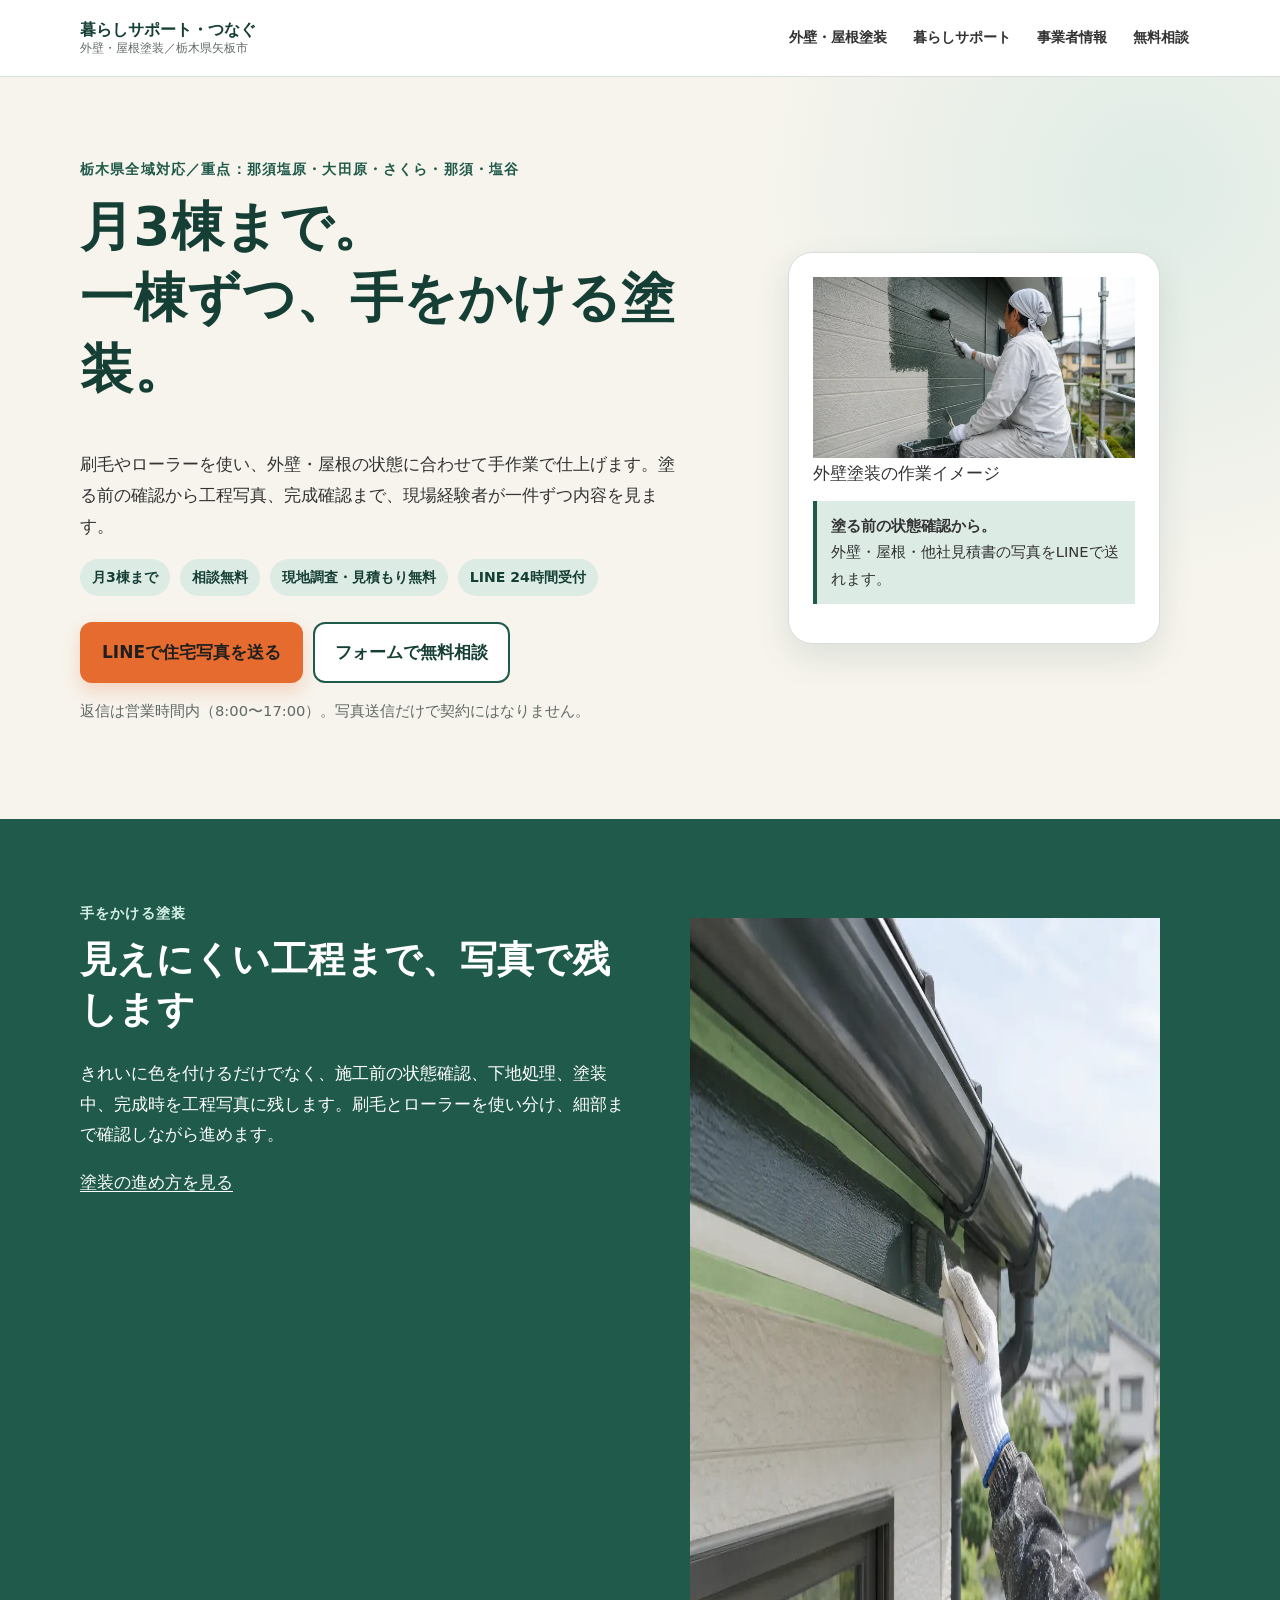
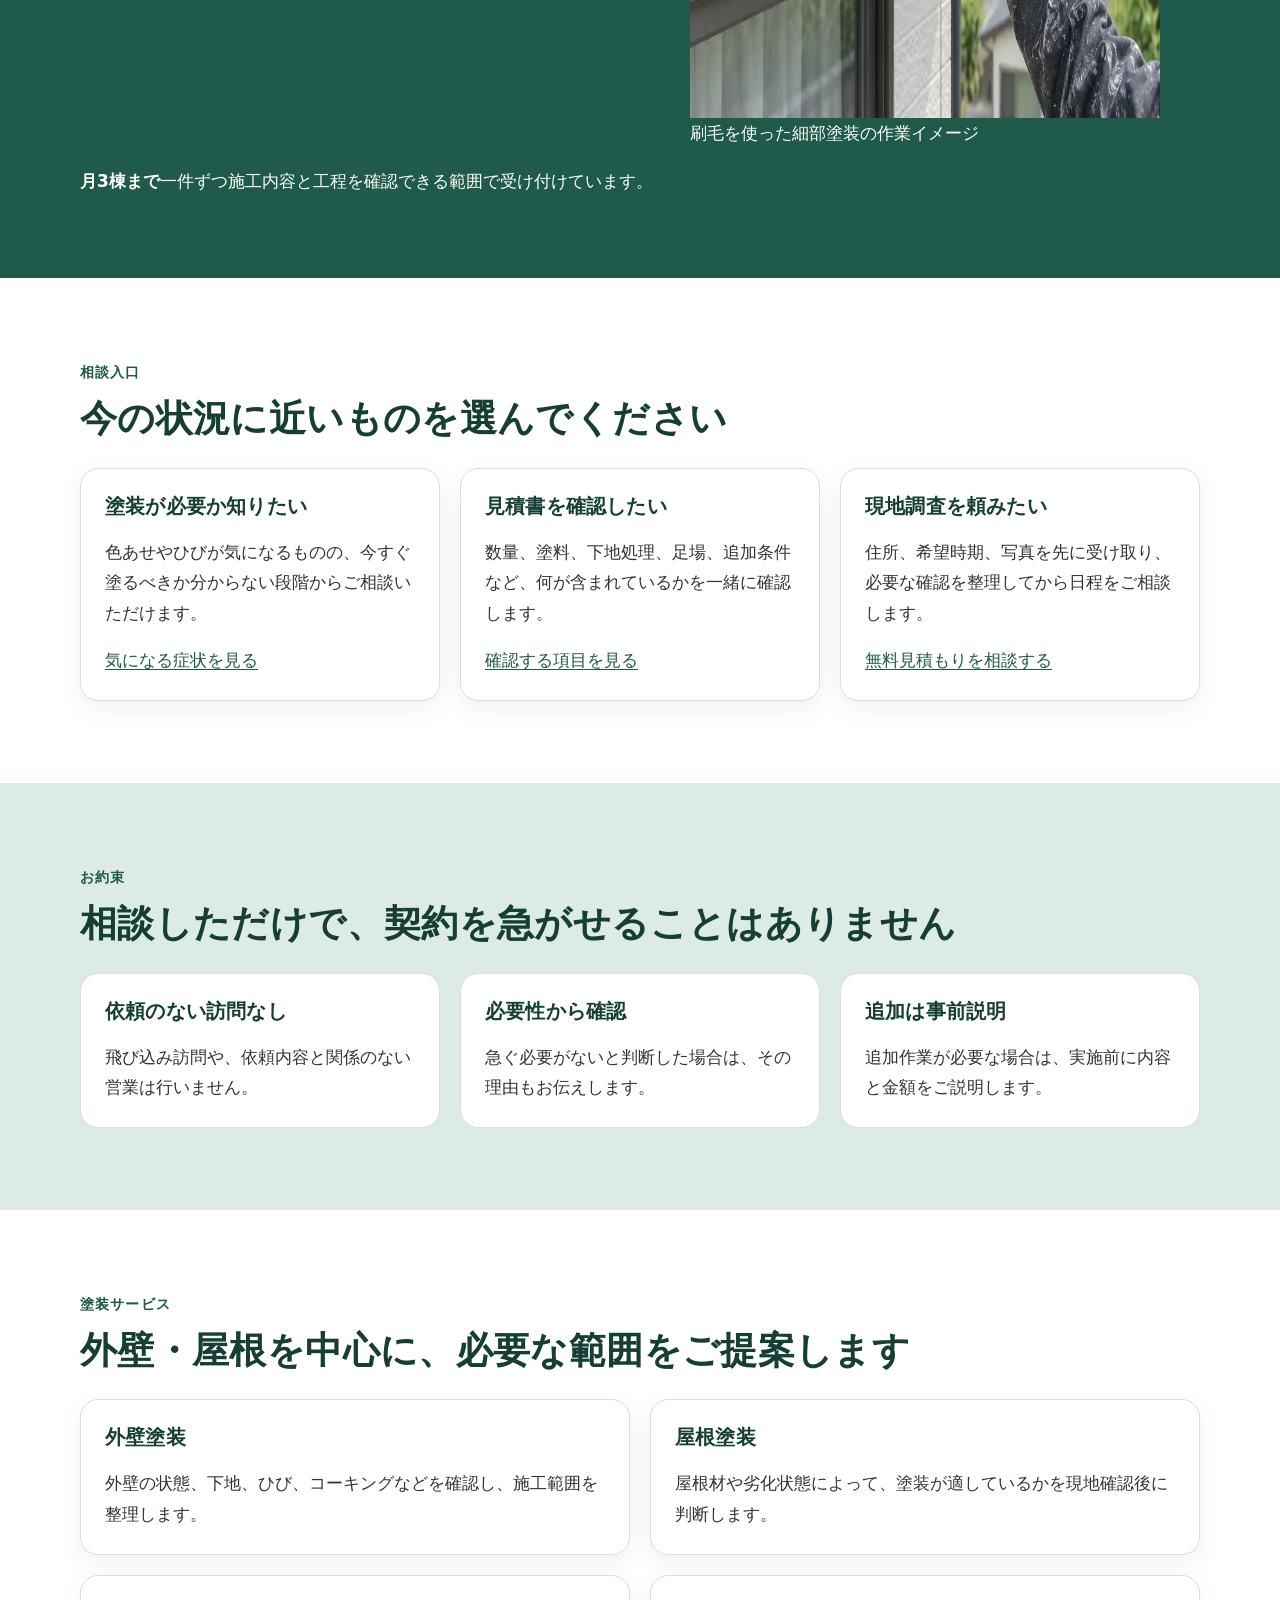
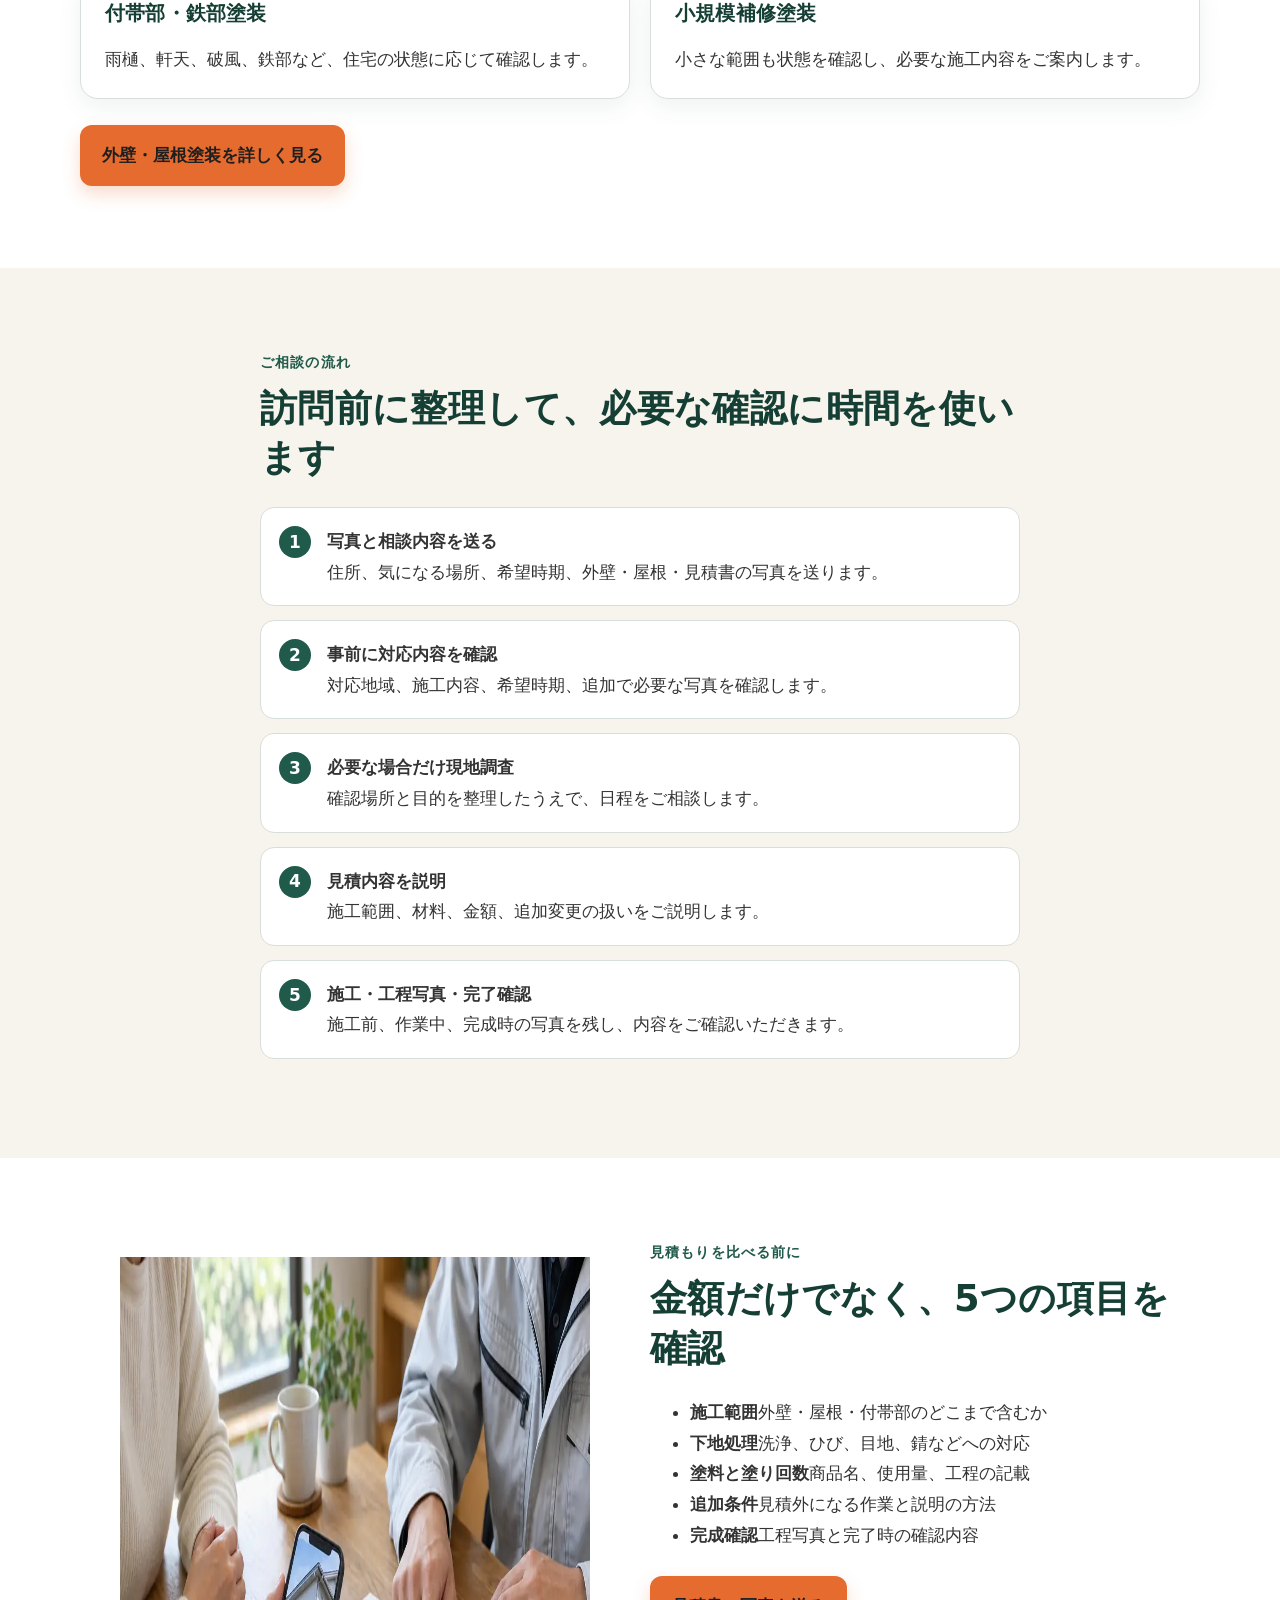
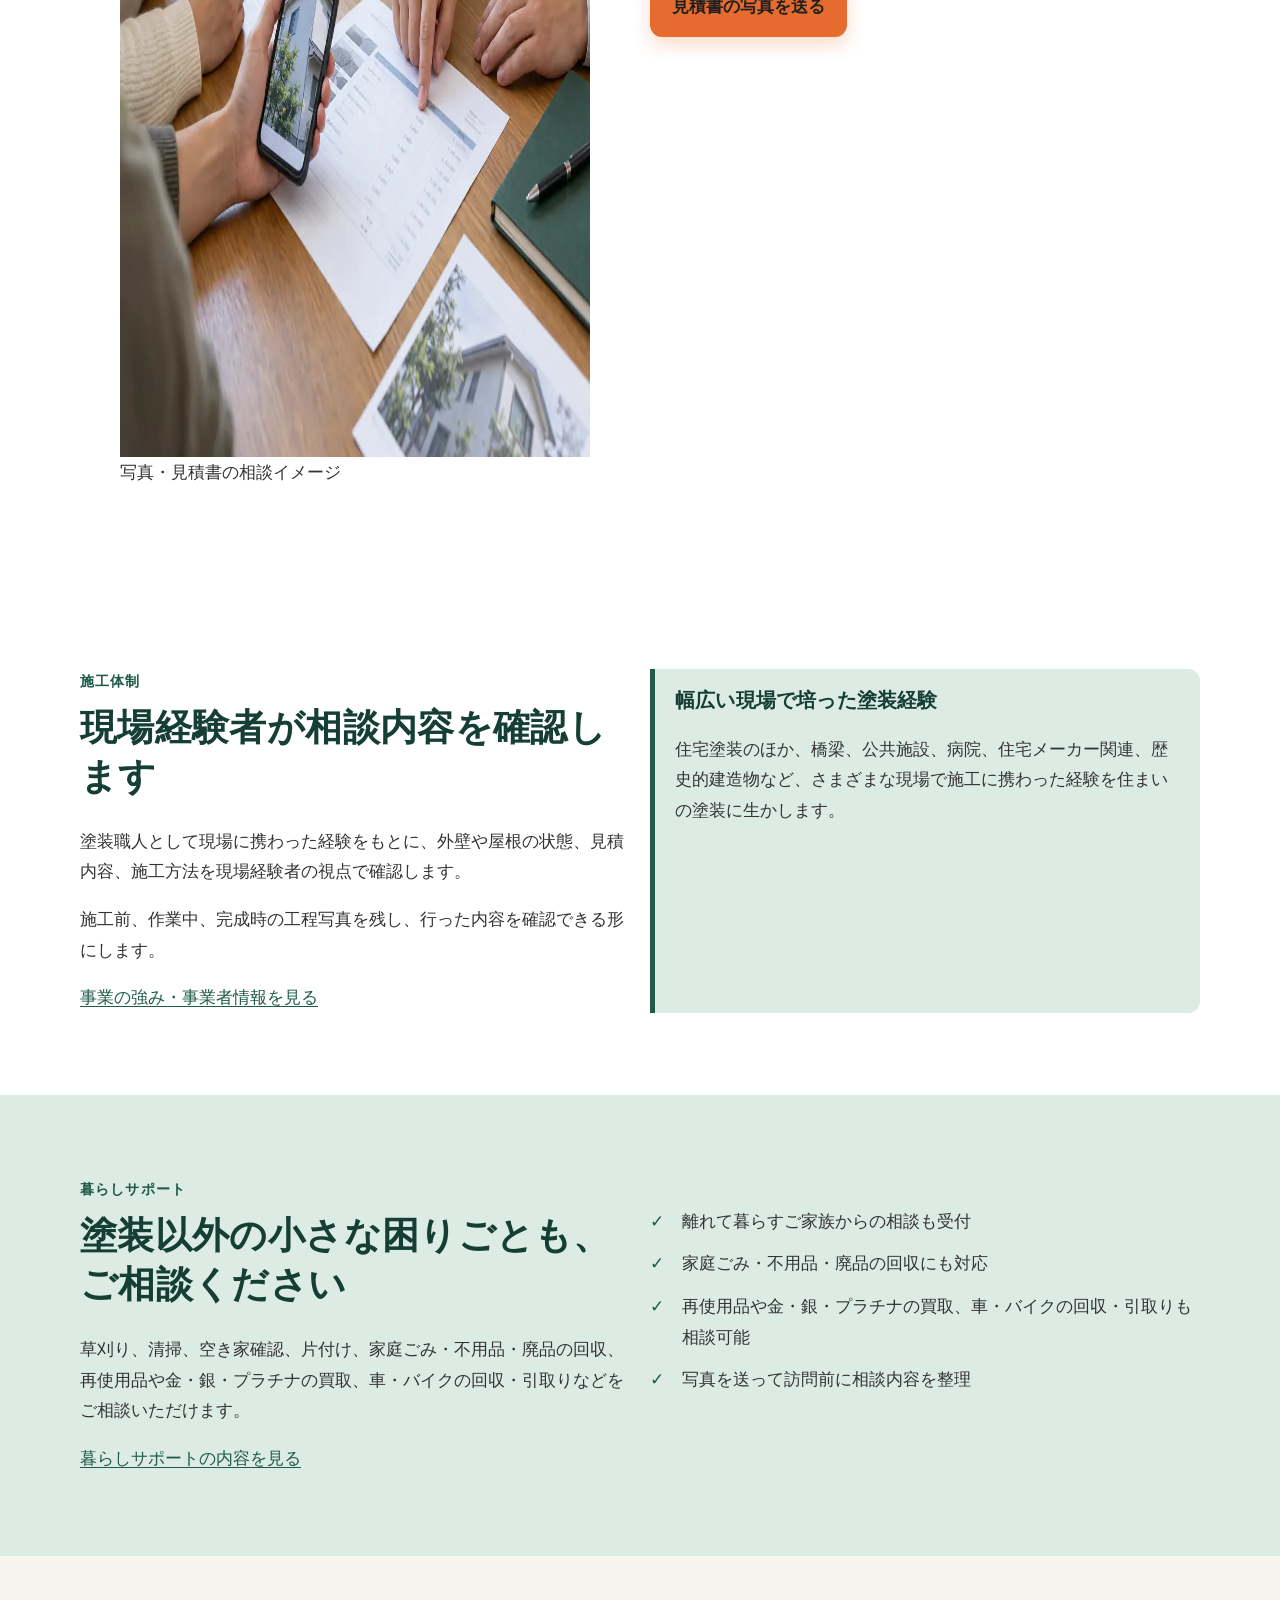
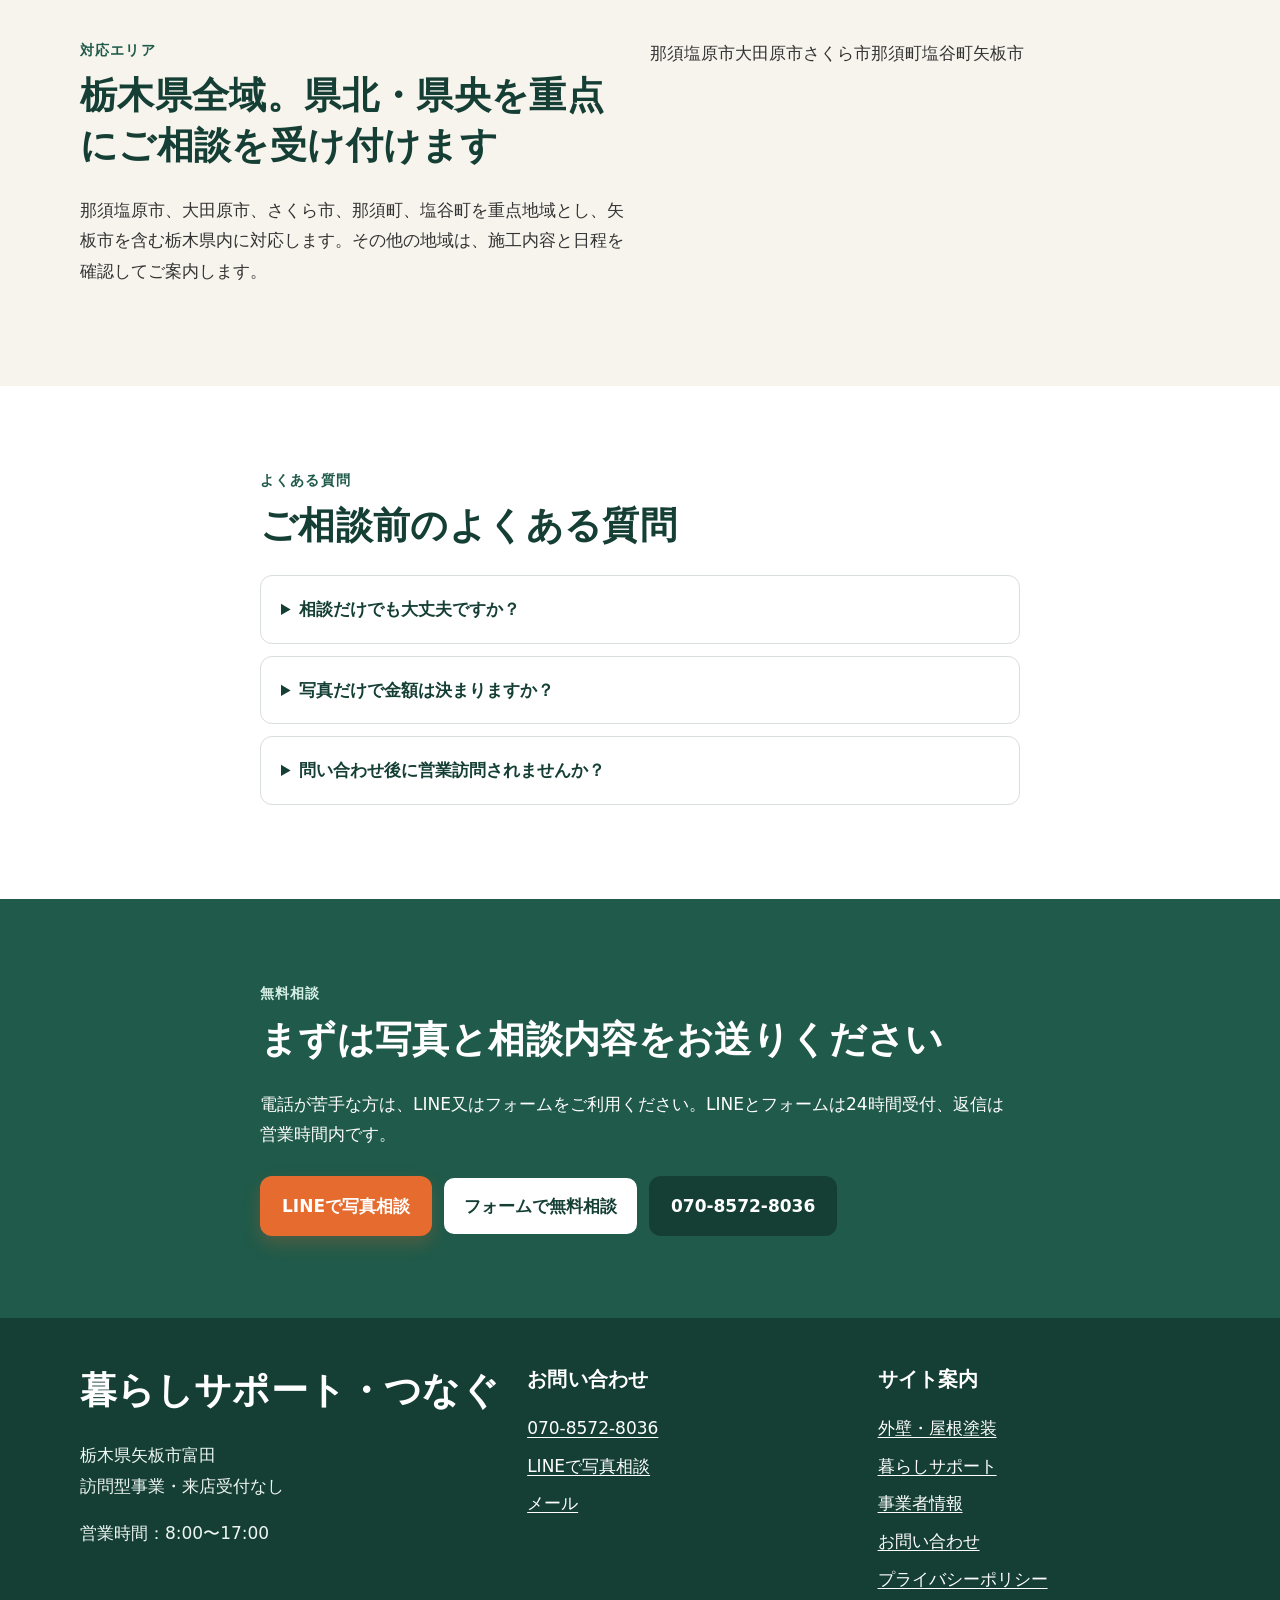
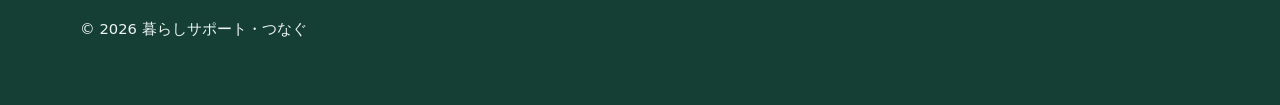
==== commit e043ee89: "siteフォルダへ完成版を反映" ====
--- a/site/index.html
+++ b/site/index.html
@@ -9,6 +9,8 @@
   <meta property="og:type" content="website">
   <meta property="og:title" content="塗る前に、まず状態を確かめるところから。｜暮らしサポート・つなぐ">
   <meta property="og:description" content="外壁・屋根の写真や見積書を現場経験者が確認します。LINEで24時間受付。">
+  <meta property="og:url" content="https://kurashisupport.jp/">
+  <link rel="canonical" href="https://kurashisupport.jp/">
   <link rel="icon" href="assets/hero-illustration.svg" type="image/svg+xml">
   <link rel="stylesheet" href="assets/style.css">
   <script type="application/ld+json">
@@ -16,12 +18,25 @@
     "@context": "https://schema.org",
     "@type": "HomeAndConstructionBusiness",
     "name": "暮らしサポート・つなぐ",
+    "url": "https://kurashisupport.jp/",
     "telephone": "+81-70-8572-8036",
     "email": "kurashisupport.tunagu@gmail.com",
     "address": {"@type":"PostalAddress","addressLocality":"矢板市","addressRegion":"栃木県","addressCountry":"JP"},
     "areaServed": ["那須塩原市","大田原市","さくら市","那須町","塩谷町","矢板市","栃木県"],
     "openingHours": "Mo-Su 08:00-17:00",
-    "priceRange": "見積もりによる"
+    "priceRange": "見積もりによる",
+    "sameAs": ["https://line.me/R/ti/p/@112fuvyy"]
+  }
+  </script>
+  <script type="application/ld+json">
+  {
+    "@context": "https://schema.org",
+    "@type": "FAQPage",
+    "mainEntity": [
+      {"@type":"Question","name":"相談だけでも大丈夫ですか？","acceptedAnswer":{"@type":"Answer","text":"はい。塗装が必要か分からない段階や、他社の見積書を受け取った後の相談も受け付けています。"}},
+      {"@type":"Question","name":"写真だけで金額は決まりますか？","acceptedAnswer":{"@type":"Answer","text":"写真は事前整理のために使用します。正式な施工内容と金額は、必要な現地確認を行った後にお伝えします。"}},
+      {"@type":"Question","name":"問い合わせ後に営業訪問されませんか？","acceptedAnswer":{"@type":"Answer","text":"ご依頼のない訪問は行いません。相談を送っただけで契約を求めることもありません。"}}
+    ]
   }
   </script>
 </head>
@@ -47,7 +62,7 @@
 
   <main id="main">
     <section class="hero">
-      <div class="container narrow">
+      <div class="container hero-grid">
         <div class="hero-copy">
           <p class="eyebrow">栃木県全域対応／重点：那須塩原・大田原・さくら・那須・塩谷</p>
           <h1>月3棟まで。<br>一棟ずつ、手をかける塗装。</h1>
@@ -64,6 +79,11 @@
           </div>
           <p class="small muted">返信は営業時間内（8:00〜17:00）。写真送信だけで契約にはなりません。</p>
         </div>
+        <figure class="hero-card">
+          <img src="[data-uri]" width="1280" height="720" alt="ローラーで戸建て住宅の外壁を塗る作業イメージ" fetchpriority="high">
+          <figcaption class="image-caption">外壁塗装の作業イメージ</figcaption>
+          <p class="hero-note"><strong>塗る前の状態確認から。</strong><br>外壁・屋根・他社見積書の写真をLINEで送れます。</p>
+        </figure>
       </div>
     </section>
 
@@ -75,12 +95,12 @@
           <p>きれいに色を付けるだけでなく、施工前の状態確認、下地処理、塗装中、完成時を工程写真に残します。刷毛とローラーを使い分け、細部まで確認しながら進めます。</p>
           <a class="text-link-light" href="painting.html#craft">塗装の進め方を見る</a>
         </div>
-        <div class="limit-panel">
-          <strong class="limit-number">月3棟まで</strong>
-          <p>一件ずつ施工内容と工程を確認するため、外壁・屋根塗装は月3棟までを基本としています。</p>
-          <p class="small">施工時期は受付状況と天候を確認してご案内します。</p>
-        </div>
-      </div>
+        <figure class="photo-card photo-card--light">
+          <img src="[data-uri]" width="1200" height="800" alt="刷毛で雨樋まわりを塗る細部作業のイメージ" loading="lazy">
+          <figcaption class="image-caption">刷毛を使った細部塗装の作業イメージ</figcaption>
+        </figure>
+      </div>
+      <div class="container limit-strip"><strong>月3棟まで</strong><span>一件ずつ施工内容と工程を確認できる範囲で受け付けています。</span></div>
     </section>
 
     <section class="section" aria-labelledby="entry-title">
@@ -111,7 +131,7 @@
       <div class="container">
         <p class="eyebrow">お約束</p>
         <h2 id="promise-title">相談しただけで、契約を急がせることはありません</h2>
-        <div class="grid grid--4">
+        <div class="grid grid--3">
           <div class="card card--quiet"><h3>依頼のない訪問なし</h3><p>飛び込み訪問や、依頼内容と関係のない営業は行いません。</p></div>
           <div class="card card--quiet"><h3>必要性から確認</h3><p>急ぐ必要がないと判断した場合は、その理由もお伝えします。</p></div>
           <div class="card card--quiet"><h3>追加は事前説明</h3><p>追加作業が必要な場合は、実施前に内容と金額をご説明します。</p></div>
@@ -147,6 +167,27 @@
       </div>
     </section>
 
+    <section class="section" aria-labelledby="compare-title">
+      <div class="container grid grid--2 consultation-layout">
+        <figure class="photo-card">
+          <img src="[data-uri]" width="1200" height="800" alt="住宅写真と見積書を見ながら相談するイメージ" loading="lazy">
+          <figcaption class="image-caption">写真・見積書の相談イメージ</figcaption>
+        </figure>
+        <div>
+          <p class="eyebrow">見積もりを比べる前に</p>
+          <h2 id="compare-title">金額だけでなく、5つの項目を確認</h2>
+          <ul class="number-list">
+            <li><strong>施工範囲</strong><span>外壁・屋根・付帯部のどこまで含むか</span></li>
+            <li><strong>下地処理</strong><span>洗浄、ひび、目地、錆などへの対応</span></li>
+            <li><strong>塗料と塗り回数</strong><span>商品名、使用量、工程の記載</span></li>
+            <li><strong>追加条件</strong><span>見積外になる作業と説明の方法</span></li>
+            <li><strong>完成確認</strong><span>工程写真と完了時の確認内容</span></li>
+          </ul>
+          <div class="button-row"><a class="button" data-line-link href="https://line.me/R/ti/p/@112fuvyy">見積書の写真を送る</a></div>
+        </div>
+      </div>
+    </section>
+
     <section class="section" aria-labelledby="team-title">
       <div class="container grid grid--2">
         <div>
@@ -177,6 +218,19 @@
           <li>再使用品や金・銀・プラチナの買取、車・バイクの回収・引取りも相談可能</li>
           <li>写真を送って訪問前に相談内容を整理</li>
         </ul>
+      </div>
+    </section>
+
+    <section class="section section--cream" aria-labelledby="area-title">
+      <div class="container grid grid--2">
+        <div>
+          <p class="eyebrow">対応エリア</p>
+          <h2 id="area-title">栃木県全域。県北・県央を重点にご相談を受け付けます</h2>
+          <p>那須塩原市、大田原市、さくら市、那須町、塩谷町を重点地域とし、矢板市を含む栃木県内に対応します。その他の地域は、施工内容と日程を確認してご案内します。</p>
+        </div>
+        <div class="area-list" aria-label="重点対応地域">
+          <span>那須塩原市</span><span>大田原市</span><span>さくら市</span><span>那須町</span><span>塩谷町</span><span>矢板市</span>
+        </div>
       </div>
     </section>
 
